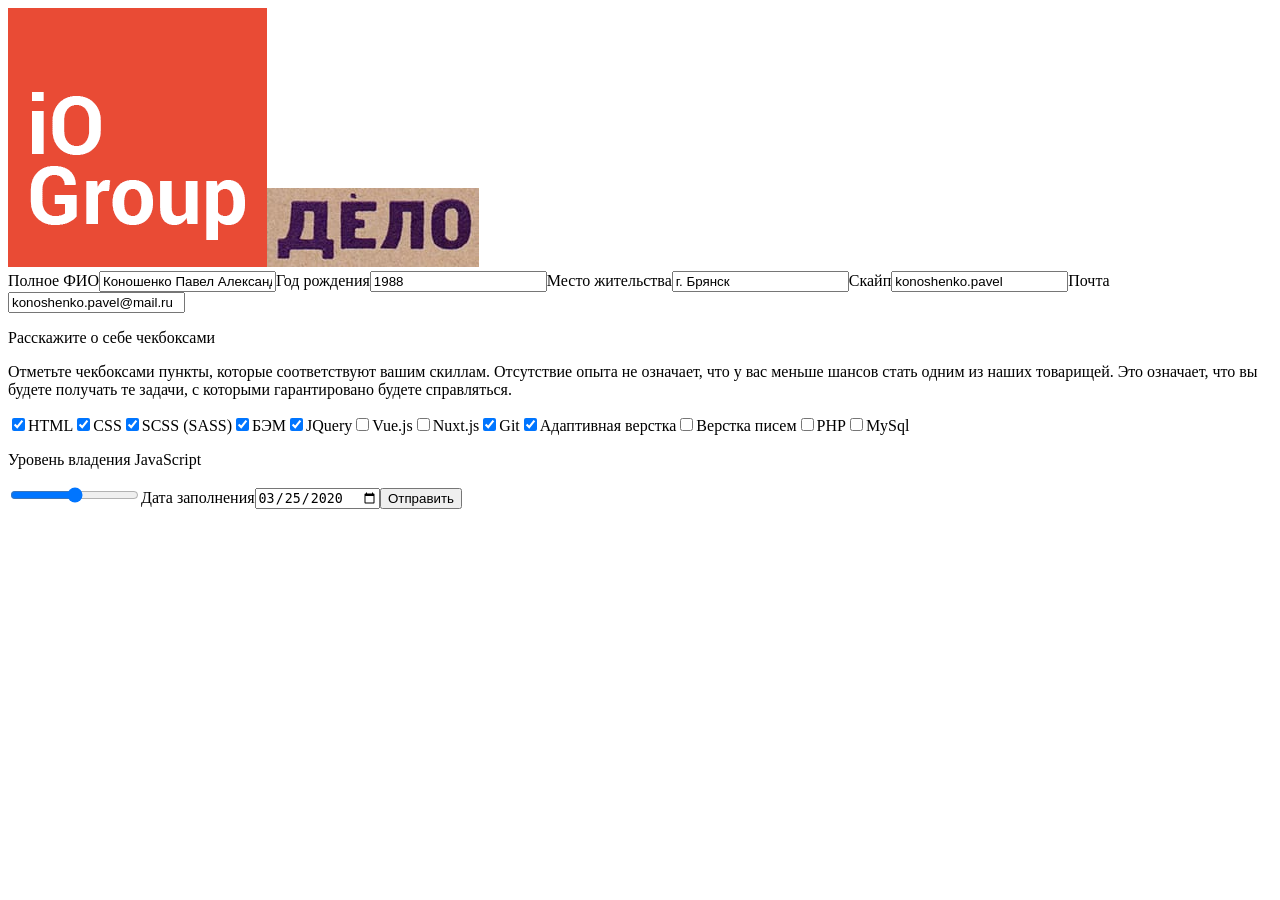
==== app/prod/index.html @ f8314267 "Clean HTML." ====
<!DOCTYPE html><html lang="ru"><head><meta charset="UTF-8"/><meta name="viewport" content="width=device-width, initial-scale=1, shrink-to-fit=no"/><meta http-equiv="X-UA-Compatible" content="ie=edge"/><link rel="shortcut icon" href="./favicon.ico"/><title>Сварочные технологии</title></head><body><a href="http://io-group.ru/" title="io-group.ru"><img class="case__logotype" src="./pages/_common/img/logotype.png" alt="iO-Group logotype"/></a><img class="case__heading" src="./pages/_common/img/case.jpg" alt="Case"/><form class="form" method="post" action="https://echo.htmlacademy.ru"><label class="form__label" for="fullName">Полное ФИО</label><input class="form__input" type="text" name="full-name" value="Коношенко Павел Александрович" required="required" id="fullName"/><label class="form__label" for="yearOfBirth">Год рождения</label><input class="form__input" type="text" name="year-of-birth" value="1988" required="required" id="yearOfBirth"/><label class="form__label" for="residence">Место жительства</label><input class="form__input" type="text" name="residence" value="г. Брянск" required="required" id="residence"/><label class="form__label" for="loginSkype">Скайп</label><input class="form__input" type="text" name="login-skype" value="konoshenko.pavel" required="required" id="loginSkype"/><label class="form__label" for="eMail">Почта</label><input class="form__input" type="text" name="e-mail" value="konoshenko.pavel@mail.ru" required="required" id="eMail"/><p class="checkbox__heading">Расскажите о себе чекбоксами  </p><p class="checkbox__description">Отметьте чекбоксами пункты, которые соответствуют вашим скиллам. 
Отсутствие опыта не означает, что у вас меньше шансов стать одним 
из наших товарищей. Это означает, что вы будете получать те задачи, 
с которыми гарантировано будете справляться.
</p><input type="checkbox" name="skills" value="HTML" checked="checked" id="HTML"/><label for="HTML">HTML</label><input type="checkbox" name="skills" value="CSS" checked="checked" id="CSS"/><label for="HTML">CSS</label><input type="checkbox" name="skills" value="SASS" checked="checked" id="SASS"/><label for="SASS">SCSS (SASS)</label><input type="checkbox" name="skills" value="BEM" checked="checked" id="BEM"/><label for="BEM">БЭМ</label><input type="checkbox" name="skills" value="JQuery" checked="checked" id="JQuery"/><label for="JQuery">JQuery</label><input type="checkbox" name="skills" value="VueJS" id="VueJS"/><label for="VueJS">Vue.js</label><input type="checkbox" name="skills" value="NuxtJS" id="NuxtJS"/><label for="NuxtJS">Nuxt.js</label><input type="checkbox" name="skills" value="Git" checked="checked" id="Git"/><label for="Git">Git</label><input type="checkbox" name="skills" value="adaptive" checked="checked" id="adaptive"/><label for="adaptive">Адаптивная верстка</label><input type="checkbox" name="skills" value="layoutPost" id="layoutPost"/><label for="layoutPost">Верстка писем</label><input type="checkbox" name="skills" value="PHP" id="PHP"/><label for="PHP">PHP</label><input type="checkbox" name="skills" value="MySql" id="MySql"/><label for="MySql">MySql</label><p class="slider__heading">Уровень владения JavaScript</p><input type="range"/><label class="form__label" for="dateOfCompletion">Дата заполнения</label><input class="form__input" type="date" name="date-of-completion" value="2020-03-25" required="required" id="dateOfCompletion"/><input type="submit" value="Отправить"/></form><script src="./assets/vendors/jquery/jquery-3.4.1.slim.min.js"></script><script src="./assets/vendors/bootstrap/js/bootstrap.min.js"></script><script src="./index.js"></script></body></html>
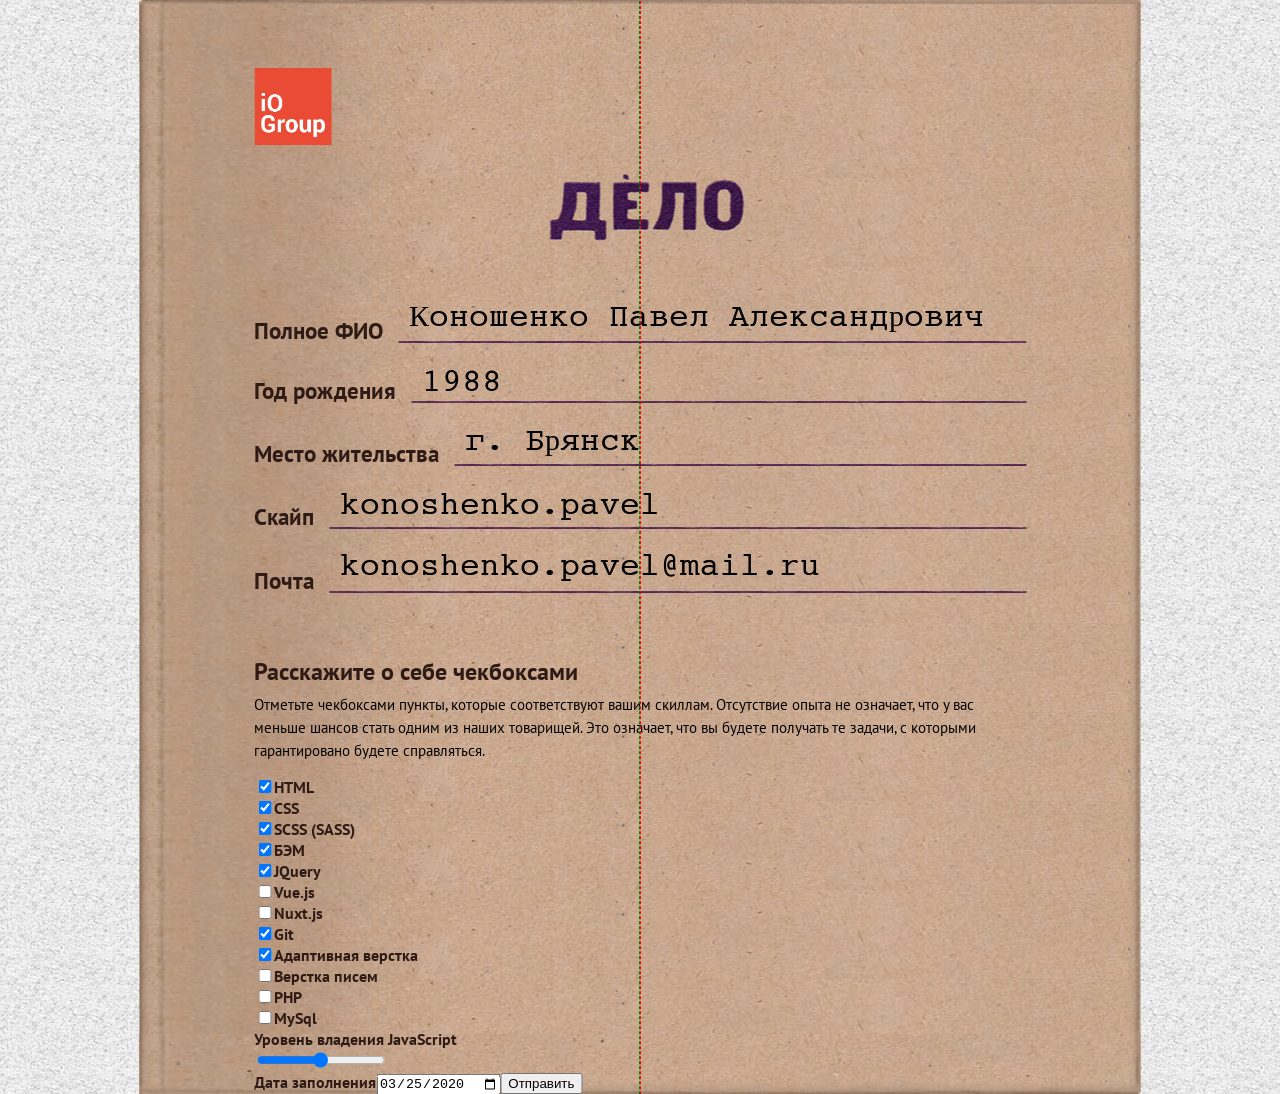
==== commit 0268c832: "Визуальное оформление." ====
--- a/app/prod/index.html
+++ b/app/prod/index.html
@@ -1,5 +1,5 @@
-<!DOCTYPE html><html lang="ru"><head><meta charset="UTF-8"/><meta name="viewport" content="width=device-width, initial-scale=1, shrink-to-fit=no"/><meta http-equiv="X-UA-Compatible" content="ie=edge"/><link rel="shortcut icon" href="./favicon.ico"/><title>Сварочные технологии</title></head><body><a href="http://io-group.ru/" title="io-group.ru"><img class="case__logotype" src="./pages/_common/img/logotype.png" alt="iO-Group logotype"/></a><img class="case__heading" src="./pages/_common/img/case.jpg" alt="Case"/><form class="form" method="post" action="https://echo.htmlacademy.ru"><label class="form__label" for="fullName">Полное ФИО</label><input class="form__input" type="text" name="full-name" value="Коношенко Павел Александрович" required="required" id="fullName"/><label class="form__label" for="yearOfBirth">Год рождения</label><input class="form__input" type="text" name="year-of-birth" value="1988" required="required" id="yearOfBirth"/><label class="form__label" for="residence">Место жительства</label><input class="form__input" type="text" name="residence" value="г. Брянск" required="required" id="residence"/><label class="form__label" for="loginSkype">Скайп</label><input class="form__input" type="text" name="login-skype" value="konoshenko.pavel" required="required" id="loginSkype"/><label class="form__label" for="eMail">Почта</label><input class="form__input" type="text" name="e-mail" value="konoshenko.pavel@mail.ru" required="required" id="eMail"/><p class="checkbox__heading">Расскажите о себе чекбоксами  </p><p class="checkbox__description">Отметьте чекбоксами пункты, которые соответствуют вашим скиллам. 
+<!DOCTYPE html><html lang="ru"><head><meta charset="UTF-8"/><meta name="viewport" content="width=device-width, initial-scale=1, shrink-to-fit=no"/><meta http-equiv="X-UA-Compatible" content="ie=edge"/><link rel="shortcut icon" href="./favicon.ico"/><link rel="stylesheet" href="./pages/-common/css/base-30a7913899.css"/><link rel="stylesheet" href="./pages/-common/css/theme-0ac1d63838.css"/><link rel="stylesheet" href="./pages/index/index-457615a203.css"/><title>Личное дело</title></head><body><div class="center-line-temporality"></div><div class="case"><div class="container"><a class="case-logotype" href="http://io-group.ru/" title="io-group.ru"><img class="case-logotype__img" src="./pages/-common/img/logotype.png" alt="iO-Group logotype"/></a><img class="case__heading" src="./pages/-common/img/case.png" alt="Case"/><form class="form" method="post" action="https://echo.htmlacademy.ru"><fieldset class="field-text"><div class="input-text full-name"><label class="label" for="fullName">Полное ФИО</label><input class="input" type="text" name="full-name" value="Коношенко Павел Александрович" required="required" id="fullName"/></div><div class="input-text year-of-birth"><label class="label" for="yearOfBirth">Год рождения</label><input class="input" type="text" name="year-of-birth" value="1988" required="required" id="yearOfBirth"/></div><div class="input-text residence"><label class="label" for="residence">Место жительства</label><input class="input" type="text" name="residence" value="г. Брянск" required="required" id="residence"/></div><div class="input-text skype"><label class="label" for="loginSkype">Скайп</label><input class="input" type="text" name="login-skype" value="konoshenko.pavel" required="required" id="loginSkype"/></div><div class="input-text e-mail"><label class="label" for="eMail">Почта</label><input class="input" type="text" name="e-mail" value="konoshenko.pavel@mail.ru" required="required" id="eMail"/></div></fieldset><fieldset class="field-checkbox"><p class="form__heading">Расскажите о себе чекбоксами  </p><p class="form__description">Отметьте чекбоксами пункты, которые соответствуют вашим скиллам. 
 Отсутствие опыта не означает, что у вас меньше шансов стать одним 
 из наших товарищей. Это означает, что вы будете получать те задачи, 
 с которыми гарантировано будете справляться.
-</p><input type="checkbox" name="skills" value="HTML" checked="checked" id="HTML"/><label for="HTML">HTML</label><input type="checkbox" name="skills" value="CSS" checked="checked" id="CSS"/><label for="HTML">CSS</label><input type="checkbox" name="skills" value="SASS" checked="checked" id="SASS"/><label for="SASS">SCSS (SASS)</label><input type="checkbox" name="skills" value="BEM" checked="checked" id="BEM"/><label for="BEM">БЭМ</label><input type="checkbox" name="skills" value="JQuery" checked="checked" id="JQuery"/><label for="JQuery">JQuery</label><input type="checkbox" name="skills" value="VueJS" id="VueJS"/><label for="VueJS">Vue.js</label><input type="checkbox" name="skills" value="NuxtJS" id="NuxtJS"/><label for="NuxtJS">Nuxt.js</label><input type="checkbox" name="skills" value="Git" checked="checked" id="Git"/><label for="Git">Git</label><input type="checkbox" name="skills" value="adaptive" checked="checked" id="adaptive"/><label for="adaptive">Адаптивная верстка</label><input type="checkbox" name="skills" value="layoutPost" id="layoutPost"/><label for="layoutPost">Верстка писем</label><input type="checkbox" name="skills" value="PHP" id="PHP"/><label for="PHP">PHP</label><input type="checkbox" name="skills" value="MySql" id="MySql"/><label for="MySql">MySql</label><p class="slider__heading">Уровень владения JavaScript</p><input type="range"/><label class="form__label" for="dateOfCompletion">Дата заполнения</label><input class="form__input" type="date" name="date-of-completion" value="2020-03-25" required="required" id="dateOfCompletion"/><input type="submit" value="Отправить"/></form><script src="./assets/vendors/jquery/jquery-3.4.1.slim.min.js"></script><script src="./assets/vendors/bootstrap/js/bootstrap.min.js"></script><script src="./index.js"></script></body></html>+</p><div class="input-checkbox"><input class="input" type="checkbox" name="skills" value="HTML" checked="checked" id="HTML"/><label class="label" for="HTML">HTML</label></div><div class="input-checkbox"><input class="input" type="checkbox" name="skills" value="CSS" checked="checked" id="CSS"/><label class="label" for="HTML">CSS</label></div><div class="input-checkbox"><input class="input" type="checkbox" name="skills" value="SASS" checked="checked" id="SASS"/><label class="label" for="SASS">SCSS (SASS)</label></div><div class="input-checkbox"><input class="input" type="checkbox" name="skills" value="BEM" checked="checked" id="BEM"/><label class="label" for="BEM">БЭМ</label></div><div class="input-checkbox"><input class="input" type="checkbox" name="skills" value="JQuery" checked="checked" id="JQuery"/><label class="label" for="JQuery">JQuery</label></div><div class="input-checkbox"><input class="input" type="checkbox" name="skills" value="VueJS" id="VueJS"/><label class="label" for="VueJS">Vue.js</label></div><div class="input-checkbox"><input class="input" type="checkbox" name="skills" value="NuxtJS" id="NuxtJS"/><label class="label" for="NuxtJS">Nuxt.js</label></div><div class="input-checkbox"><input class="input" type="checkbox" name="skills" value="Git" checked="checked" id="Git"/><label class="label" for="Git">Git</label></div><div class="input-checkbox"> <input class="input" type="checkbox" name="skills" value="adaptive" checked="checked" id="adaptive"/><label class="label" for="adaptive">Адаптивная верстка</label></div><div class="input-checkbox"> <input class="input" type="checkbox" name="skills" value="layoutPost" id="layoutPost"/><label class="label" for="layoutPost">Верстка писем</label></div><div class="input-checkbox"><input class="input" type="checkbox" name="skills" value="PHP" id="PHP"/><label class="label" for="PHP">PHP</label></div><div class="input-checkbox"><input class="input" type="checkbox" name="skills" value="MySql" id="MySql"/><label class="label" for="MySql">MySql</label></div></fieldset><div class="field-slider"><p class="form__heading">Уровень владения JavaScript</p><input type="range"/></div><fieldset class="field-date"></fieldset><label class="form__label" for="dateOfCompletion">Дата заполнения</label><input class="form__input" type="date" name="date-of-completion" value="2020-03-25" required="required" id="dateOfCompletion"/><input type="submit" value="Отправить"/></form></div></div></body></html>
--- a/app/prod/pages/-common/css/base-30a7913899.css
+++ b/app/prod/pages/-common/css/base-30a7913899.css
@@ -0,0 +1 @@
+body,fieldset,li,p,ul{margin:0;padding:0}@font-face{font-family:'PT Sans';src:local("PT Sans"),local("PT Sans Regular"),url(../../../assets/fonts/ptsans-regular.eot?#iefix) format("embedded-opentype"),url(../../../assets/fonts/ptsans-regular.woff2) format("woff2"),url(../../../assets/fonts/ptsans-regular.woff) format("woff"),url(../../../assets/fonts/ptsans-regular.ttf) format("truetype"),url(../../../assets/fonts/ptsans-regular.svg#pt_sansregular) format("svg");font-weight:400;font-style:normal}@font-face{font-family:'PT Sans';src:local("PT Sans"),local("PT Sans Bold"),url(../../../assets/fonts/ptsans-bold.eot?#iefix) format("embedded-opentype"),url(../../../assets/fonts/ptsans-bold.woff2) format("woff2"),url(../../../assets/fonts/ptsans-bold.woff) format("woff"),url(../../../assets/fonts/ptsans-bold.ttf) format("truetype"),url(../../../assets/fonts/ptsans-bold.svg#pt_sansbold) format("svg");font-weight:700;font-style:normal}@font-face{font-family:'Courier New';src:local("Courier New"),local("Courier New Regular"),url(../../../assets/fonts/courier-new.eot?#iefix) format("embedded-opentype"),url(../../../assets/fonts/courier-new.woff2) format("woff2"),url(../../../assets/fonts/courier-new.woff) format("woff"),url(../../../assets/fonts/courier-new.ttf) format("truetype"),url(../../../assets/fonts/courier-new.svg#courier_newregular) format("svg");font-weight:700;font-style:normal}.center-line-temporality{position:fixed;z-index:2000;left:50%;top:0;-webkit-transform:translate(-50%,-50%);-ms-transform:translate(-50%,-50%);transform:translate(-50%,-50%);width:0;height:600vw;border-left:1px dashed green;border-right:1px dashed red}body{-webkit-font-smoothing:antialiased;-moz-osx-font-smoothing:grayscale;min-height:100vh;width:100vw;overflow-x:hidden}*,:after,:before{-webkit-box-sizing:border-box;box-sizing:border-box}h1,h2,h3,h4,h5,h6{margin:0}li,ul{list-style:none}fieldset{border:none}img{max-width:100%;height:auto}.container{position:relative;max-width:772px;margin:0 auto}
--- a/app/prod/pages/-common/css/theme-0ac1d63838.css
+++ b/app/prod/pages/-common/css/theme-0ac1d63838.css
@@ -0,0 +1 @@
+.case-logotype-link .case-logotype__img{opacity:.9}.form__heading,label{font-family:'PT Sans',sans-serif;font-weight:700;color:#2f1b15}.form__description{font-family:'PT Sans',sans-serif;font-weight:400}.input{font-family:'Courier New',serif}.field-text .label{font-size:22.5px;color:#2f1b15}.field-text .input{font-size:30px}.field-checkbox .form__heading{font-size:24px}.field-checkbox .form__description{font-size:14.88px;line-height:1.55}body{background:url(../img/pattern_bg.jpg)}
--- a/app/prod/pages/index/index-457615a203.css
+++ b/app/prod/pages/index/index-457615a203.css
@@ -0,0 +1 @@
+.container{margin-top:20px;padding-top:48px;overflow:hidden}.case-logotype{margin-bottom:24px;display:block;width:77px;height:77px}.case__heading{display:block;margin:0 auto 52px;padding-left:10px}.form__heading,label{white-space:nowrap}.field-text{margin-bottom:72px}.field-text .input-text .label{margin-right:15px}.field-text .input-text .input{padding:0 0 0 11px}.field-text .input-text.full-name{margin-bottom:32px}.field-text .input-text.e-mail .label,.field-text .input-text.full-name .label{position:relative;top:16px}.field-text .input-text.year-of-birth{margin-bottom:24px}.field-text .input-text.year-of-birth .label{position:relative;top:10px}.field-text .input-text.residence{margin-bottom:31px}.field-text .input-text.residence .label{position:relative;top:15px}.field-text .input-text.skype{margin-bottom:27px}.field-text .input-text.skype .label{position:relative;top:13px}.field-checkbox .form__heading{margin-bottom:6px}.field-checkbox .form__description{margin-bottom:15px}.input-text{display:-webkit-box;display:-webkit-flex;display:-ms-flexbox;display:flex;-webkit-box-pack:justify;-webkit-justify-content:space-between;-ms-flex-pack:justify;justify-content:space-between}.input-text .label::after{content:"";position:absolute;top:24px;right:-15px;-webkit-transform:translate(100%);-ms-transform:translate(100%);transform:translate(100%);height:3px;width:700px;background:url(../-common/img/pattern-line.png) repeat-x}.input-text .input{-webkit-box-flex:1;-webkit-flex-grow:1;-ms-flex-positive:1;flex-grow:1;border:none;background:0 0}.case{position:absolute;left:50%;-webkit-transform:translate(-50%);-ms-transform:translate(-50%);transform:translate(-50%);width:100%;max-width:1001px;background:url(../-common/img/pattern-middle.jpg) repeat-y;background-size:100%}.case::before{content:"";position:absolute;z-index:-1;left:0;right:0;top:0;height:61px;background:url(../-common/img/pattern-top.jpg) top no-repeat;background-size:100%}.case::after{content:"";position:absolute;z-index:-1;left:0;right:0;bottom:0;height:61px;background:url(../-common/img/pattern-bottom.jpg) bottom no-repeat;background-size:100%}
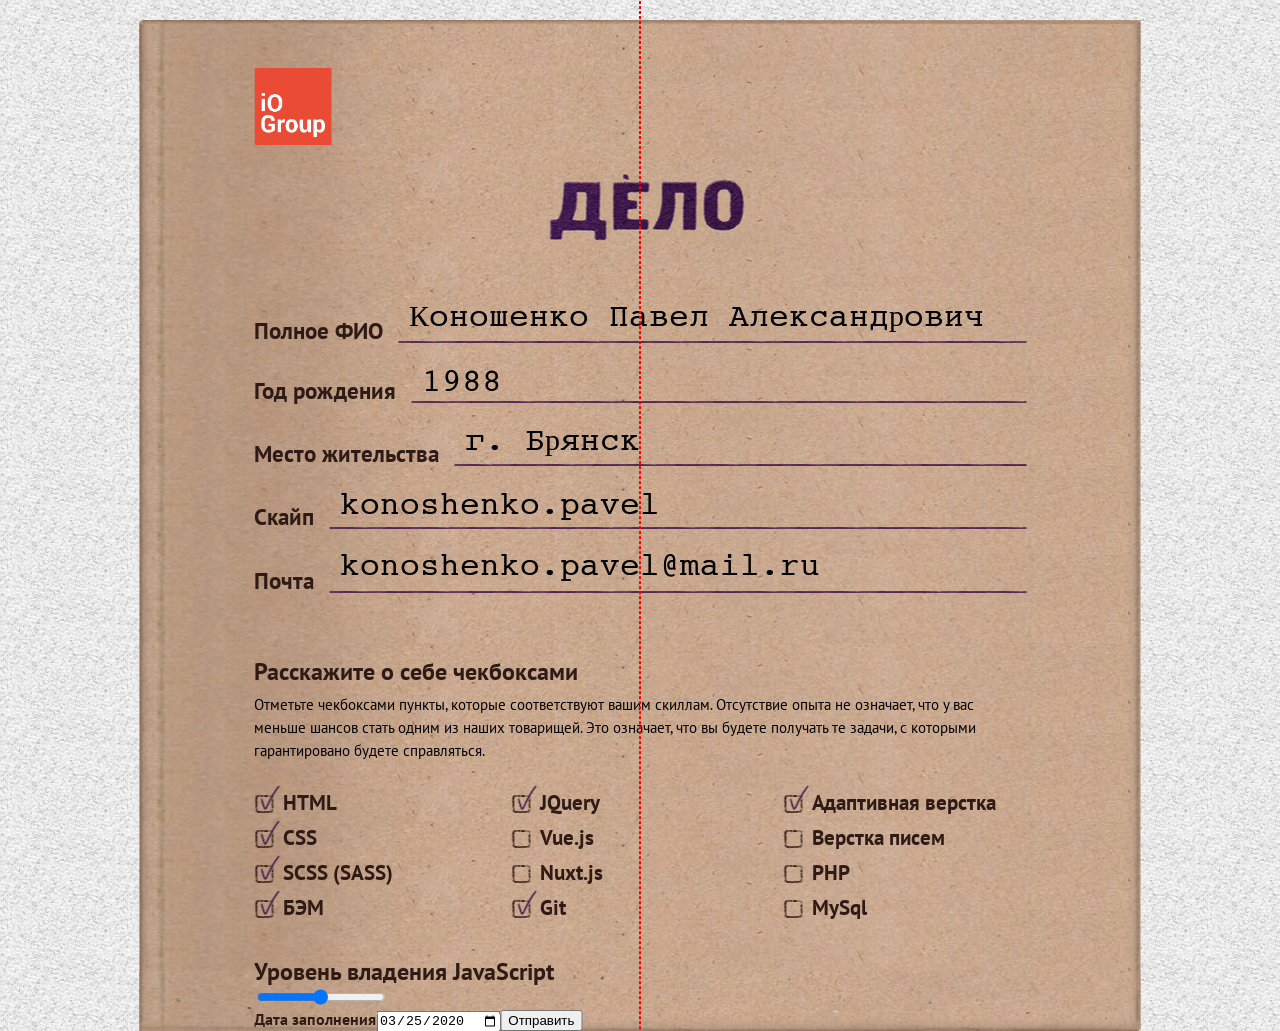
==== commit 40011320: "Стилизация чекбоксов." ====
--- a/app/prod/index.html
+++ b/app/prod/index.html
@@ -1,5 +1,5 @@
-<!DOCTYPE html><html lang="ru"><head><meta charset="UTF-8"/><meta name="viewport" content="width=device-width, initial-scale=1, shrink-to-fit=no"/><meta http-equiv="X-UA-Compatible" content="ie=edge"/><link rel="shortcut icon" href="./favicon.ico"/><link rel="stylesheet" href="./pages/-common/css/base-30a7913899.css"/><link rel="stylesheet" href="./pages/-common/css/theme-0ac1d63838.css"/><link rel="stylesheet" href="./pages/index/index-457615a203.css"/><title>Личное дело</title></head><body><div class="center-line-temporality"></div><div class="case"><div class="container"><a class="case-logotype" href="http://io-group.ru/" title="io-group.ru"><img class="case-logotype__img" src="./pages/-common/img/logotype.png" alt="iO-Group logotype"/></a><img class="case__heading" src="./pages/-common/img/case.png" alt="Case"/><form class="form" method="post" action="https://echo.htmlacademy.ru"><fieldset class="field-text"><div class="input-text full-name"><label class="label" for="fullName">Полное ФИО</label><input class="input" type="text" name="full-name" value="Коношенко Павел Александрович" required="required" id="fullName"/></div><div class="input-text year-of-birth"><label class="label" for="yearOfBirth">Год рождения</label><input class="input" type="text" name="year-of-birth" value="1988" required="required" id="yearOfBirth"/></div><div class="input-text residence"><label class="label" for="residence">Место жительства</label><input class="input" type="text" name="residence" value="г. Брянск" required="required" id="residence"/></div><div class="input-text skype"><label class="label" for="loginSkype">Скайп</label><input class="input" type="text" name="login-skype" value="konoshenko.pavel" required="required" id="loginSkype"/></div><div class="input-text e-mail"><label class="label" for="eMail">Почта</label><input class="input" type="text" name="e-mail" value="konoshenko.pavel@mail.ru" required="required" id="eMail"/></div></fieldset><fieldset class="field-checkbox"><p class="form__heading">Расскажите о себе чекбоксами  </p><p class="form__description">Отметьте чекбоксами пункты, которые соответствуют вашим скиллам. 
+<!DOCTYPE html><html lang="ru"><head><meta charset="UTF-8"/><meta name="viewport" content="width=device-width, initial-scale=1, shrink-to-fit=no"/><meta http-equiv="X-UA-Compatible" content="ie=edge"/><link rel="shortcut icon" href="./favicon.ico"/><link rel="stylesheet" href="./pages/-common/css/base-30a7913899.css"/><link rel="stylesheet" href="./pages/-common/css/theme-4bac98e857.css"/><link rel="stylesheet" href="./pages/index/index-c18bd4f110.css"/><title>Личное дело</title></head><body><div class="center-line-temporality"></div><div class="case"><div class="container"><a class="case-logotype" href="http://io-group.ru/" title="io-group.ru"><img class="case-logotype__img" src="./pages/-common/img/logotype.png" alt="iO-Group logotype"/></a><img class="case__heading" src="./pages/-common/img/case.png" alt="Case"/><form class="form" method="post" action="https://echo.htmlacademy.ru"><fieldset class="field-text"><div class="input-text full-name"><label class="label" for="fullName">Полное ФИО</label><input class="input" type="text" name="full-name" value="Коношенко Павел Александрович" required="required" id="fullName"/></div><div class="input-text year-of-birth"><label class="label" for="yearOfBirth">Год рождения</label><input class="input" type="text" name="year-of-birth" value="1988" required="required" id="yearOfBirth"/></div><div class="input-text residence"><label class="label" for="residence">Место жительства</label><input class="input" type="text" name="residence" value="г. Брянск" required="required" id="residence"/></div><div class="input-text skype"><label class="label" for="loginSkype">Скайп</label><input class="input" type="text" name="login-skype" value="konoshenko.pavel" required="required" id="loginSkype"/></div><div class="input-text e-mail"><label class="label" for="eMail">Почта</label><input class="input" type="text" name="e-mail" value="konoshenko.pavel@mail.ru" required="required" id="eMail"/></div></fieldset><fieldset class="field-checkbox"><p class="form__heading">Расскажите о себе чекбоксами  </p><p class="form__description">Отметьте чекбоксами пункты, которые соответствуют вашим скиллам. 
 Отсутствие опыта не означает, что у вас меньше шансов стать одним 
 из наших товарищей. Это означает, что вы будете получать те задачи, 
 с которыми гарантировано будете справляться.
-</p><div class="input-checkbox"><input class="input" type="checkbox" name="skills" value="HTML" checked="checked" id="HTML"/><label class="label" for="HTML">HTML</label></div><div class="input-checkbox"><input class="input" type="checkbox" name="skills" value="CSS" checked="checked" id="CSS"/><label class="label" for="HTML">CSS</label></div><div class="input-checkbox"><input class="input" type="checkbox" name="skills" value="SASS" checked="checked" id="SASS"/><label class="label" for="SASS">SCSS (SASS)</label></div><div class="input-checkbox"><input class="input" type="checkbox" name="skills" value="BEM" checked="checked" id="BEM"/><label class="label" for="BEM">БЭМ</label></div><div class="input-checkbox"><input class="input" type="checkbox" name="skills" value="JQuery" checked="checked" id="JQuery"/><label class="label" for="JQuery">JQuery</label></div><div class="input-checkbox"><input class="input" type="checkbox" name="skills" value="VueJS" id="VueJS"/><label class="label" for="VueJS">Vue.js</label></div><div class="input-checkbox"><input class="input" type="checkbox" name="skills" value="NuxtJS" id="NuxtJS"/><label class="label" for="NuxtJS">Nuxt.js</label></div><div class="input-checkbox"><input class="input" type="checkbox" name="skills" value="Git" checked="checked" id="Git"/><label class="label" for="Git">Git</label></div><div class="input-checkbox"> <input class="input" type="checkbox" name="skills" value="adaptive" checked="checked" id="adaptive"/><label class="label" for="adaptive">Адаптивная верстка</label></div><div class="input-checkbox"> <input class="input" type="checkbox" name="skills" value="layoutPost" id="layoutPost"/><label class="label" for="layoutPost">Верстка писем</label></div><div class="input-checkbox"><input class="input" type="checkbox" name="skills" value="PHP" id="PHP"/><label class="label" for="PHP">PHP</label></div><div class="input-checkbox"><input class="input" type="checkbox" name="skills" value="MySql" id="MySql"/><label class="label" for="MySql">MySql</label></div></fieldset><div class="field-slider"><p class="form__heading">Уровень владения JavaScript</p><input type="range"/></div><fieldset class="field-date"></fieldset><label class="form__label" for="dateOfCompletion">Дата заполнения</label><input class="form__input" type="date" name="date-of-completion" value="2020-03-25" required="required" id="dateOfCompletion"/><input type="submit" value="Отправить"/></form></div></div></body></html>+</p><div class="checkbox-wrapper"><div class="checkbox-group-1"><div class="input-checkbox"><input class="input" type="checkbox" name="skills" value="HTML" checked="checked" id="HTML"/><label class="label" for="HTML">HTML</label></div><div class="input-checkbox"><input class="input" type="checkbox" name="skills" value="CSS" checked="checked" id="CSS"/><label class="label" for="HTML">CSS</label></div><div class="input-checkbox"><input class="input" type="checkbox" name="skills" value="SASS" checked="checked" id="SASS"/><label class="label" for="SASS">SCSS (SASS)</label></div><div class="input-checkbox"><input class="input" type="checkbox" name="skills" value="BEM" checked="checked" id="BEM"/><label class="label" for="BEM">БЭМ</label></div></div><div class="checkbox-group-2"><div class="input-checkbox"><input class="input" type="checkbox" name="skills" value="JQuery" checked="checked" id="JQuery"/><label class="label" for="JQuery">JQuery</label></div><div class="input-checkbox"><input class="input" type="checkbox" name="skills" value="VueJS" id="VueJS"/><label class="label" for="VueJS">Vue.js</label></div><div class="input-checkbox"><input class="input" type="checkbox" name="skills" value="NuxtJS" id="NuxtJS"/><label class="label" for="NuxtJS">Nuxt.js</label></div><div class="input-checkbox"><input class="input" type="checkbox" name="skills" value="Git" checked="checked" id="Git"/><label class="label" for="Git">Git</label></div></div><div class="checkbox-group-3"><div class="input-checkbox"> <input class="input" type="checkbox" name="skills" value="adaptive" checked="checked" id="adaptive"/><label class="label" for="adaptive">Адаптивная верстка</label></div><div class="input-checkbox"> <input class="input" type="checkbox" name="skills" value="layoutPost" id="layoutPost"/><label class="label" for="layoutPost">Верстка писем</label></div><div class="input-checkbox"><input class="input" type="checkbox" name="skills" value="PHP" id="PHP"/><label class="label" for="PHP">PHP</label></div><div class="input-checkbox"><input class="input" type="checkbox" name="skills" value="MySql" id="MySql"/><label class="label" for="MySql">MySql</label></div></div></div></fieldset><div class="field-slider"><p class="form__heading">Уровень владения JavaScript</p><input type="range"/></div><fieldset class="field-date"></fieldset><label class="form__label" for="dateOfCompletion">Дата заполнения</label><input class="form__input" type="date" name="date-of-completion" value="2020-03-25" required="required" id="dateOfCompletion"/><input type="submit" value="Отправить"/></form></div></div></body></html>
--- a/app/prod/pages/-common/css/theme-4bac98e857.css
+++ b/app/prod/pages/-common/css/theme-4bac98e857.css
@@ -0,0 +1 @@
+.case-logotype-link .case-logotype__img{opacity:.9}.form__heading,label{font-family:'PT Sans',sans-serif;font-weight:700;color:#2f1b15}.form__description{font-family:'PT Sans',sans-serif;font-weight:400}.input{font-family:'Courier New',serif}.field-text .label{font-size:22.5px;color:#2f1b15}.field-text .input{font-size:30px}.field-checkbox .form__heading,.field-slider .form__heading{font-size:24px}.field-checkbox .form__description{font-size:14.88px;line-height:1.55}.field-checkbox .input-checkbox .label{font-size:21px}body{background:url(../img/pattern_bg.jpg)}.case{background:url(../img/pattern-middle.jpg) repeat-y;background-size:100%}.case::before{content:"";position:absolute;z-index:-1;left:0;right:0;top:0;height:61px;background:url(../img/pattern-top.jpg) top no-repeat;background-size:100%}.case::after{content:"";position:absolute;z-index:-1;left:0;right:0;bottom:0;height:61px;background:url(../img/pattern-bottom.jpg) bottom no-repeat;background-size:100%}
--- a/app/prod/pages/index/index-c18bd4f110.css
+++ b/app/prod/pages/index/index-c18bd4f110.css
@@ -0,0 +1 @@
+.case{position:absolute;left:50%;-webkit-transform:translate(-50%);-ms-transform:translate(-50%);transform:translate(-50%);width:100%;max-width:1001px;margin:20px 0;padding:0 40px}.container{padding-top:48px;overflow:hidden}.case-logotype{margin-bottom:24px;display:block;width:77px;height:77px}.case__heading{display:block;margin:0 auto 52px;padding-left:10px}.field-checkbox .checkbox-wrapper,.input-text{display:-webkit-box;display:-webkit-flex;display:-ms-flexbox}.form__heading,label{white-space:nowrap}.field-text{margin-bottom:72px}.field-text .input-text .label{margin-right:15px}.field-text .input-text .input{padding:0 0 0 11px}.field-text .input-text.full-name{margin-bottom:32px}.field-text .input-text.e-mail .label,.field-text .input-text.full-name .label{position:relative;top:16px}.field-text .input-text.year-of-birth{margin-bottom:24px}.field-text .input-text.year-of-birth .label{position:relative;top:10px}.field-text .input-text.residence{margin-bottom:31px}.field-text .input-text.residence .label{position:relative;top:15px}.field-checkbox,.field-checkbox .form__description,.field-text .input-text.skype{margin-bottom:27px}.field-text .input-text.skype .label{position:relative;top:13px}.field-checkbox .form__heading{margin-bottom:6px}.field-checkbox .checkbox-wrapper{display:flex;-webkit-box-pack:justify;-webkit-justify-content:space-between;-ms-flex-pack:justify;justify-content:space-between;max-width:757px}.field-checkbox .checkbox-wrapper .checkbox-group-1{-webkit-box-flex:1;-webkit-flex-grow:1;-ms-flex-positive:1;flex-grow:1}.field-checkbox .checkbox-wrapper .checkbox-group-2{-webkit-box-flex:1.6;-webkit-flex-grow:1.6;-ms-flex-positive:1.6;flex-grow:1.6}.field-checkbox .checkbox-wrapper .input-checkbox{margin-bottom:8px;margin-right:15px}.input-text{display:flex;-webkit-box-pack:justify;-webkit-justify-content:space-between;-ms-flex-pack:justify;justify-content:space-between}.input-text .label{cursor:pointer}.input-text .label::after{content:"";position:absolute;top:24px;right:-15px;-webkit-transform:translate(100%);-ms-transform:translate(100%);transform:translate(100%);height:3px;width:700px;background:url(../-common/img/pattern-line.png) repeat-x}.input-text .input{-webkit-box-flex:1;-webkit-flex-grow:1;-ms-flex-positive:1;flex-grow:1;border:none;background:0 0}.input-checkbox .input{position:absolute;left:-9999px}.input-checkbox .input:checked+.label::after{content:""}.input-checkbox .label{position:relative;cursor:pointer}.input-checkbox .label::before{content:"";position:relative;top:3px;display:inline-block;margin-right:10px;width:19px;height:18px;background:url(../-common/img/checkbox-box.png) center center no-repeat}.input-checkbox .label::after{position:absolute;top:-4px;left:4px;display:inline-block;width:21px;height:27px;background:url(../-common/img/checkbox-check.png) center center no-repeat}
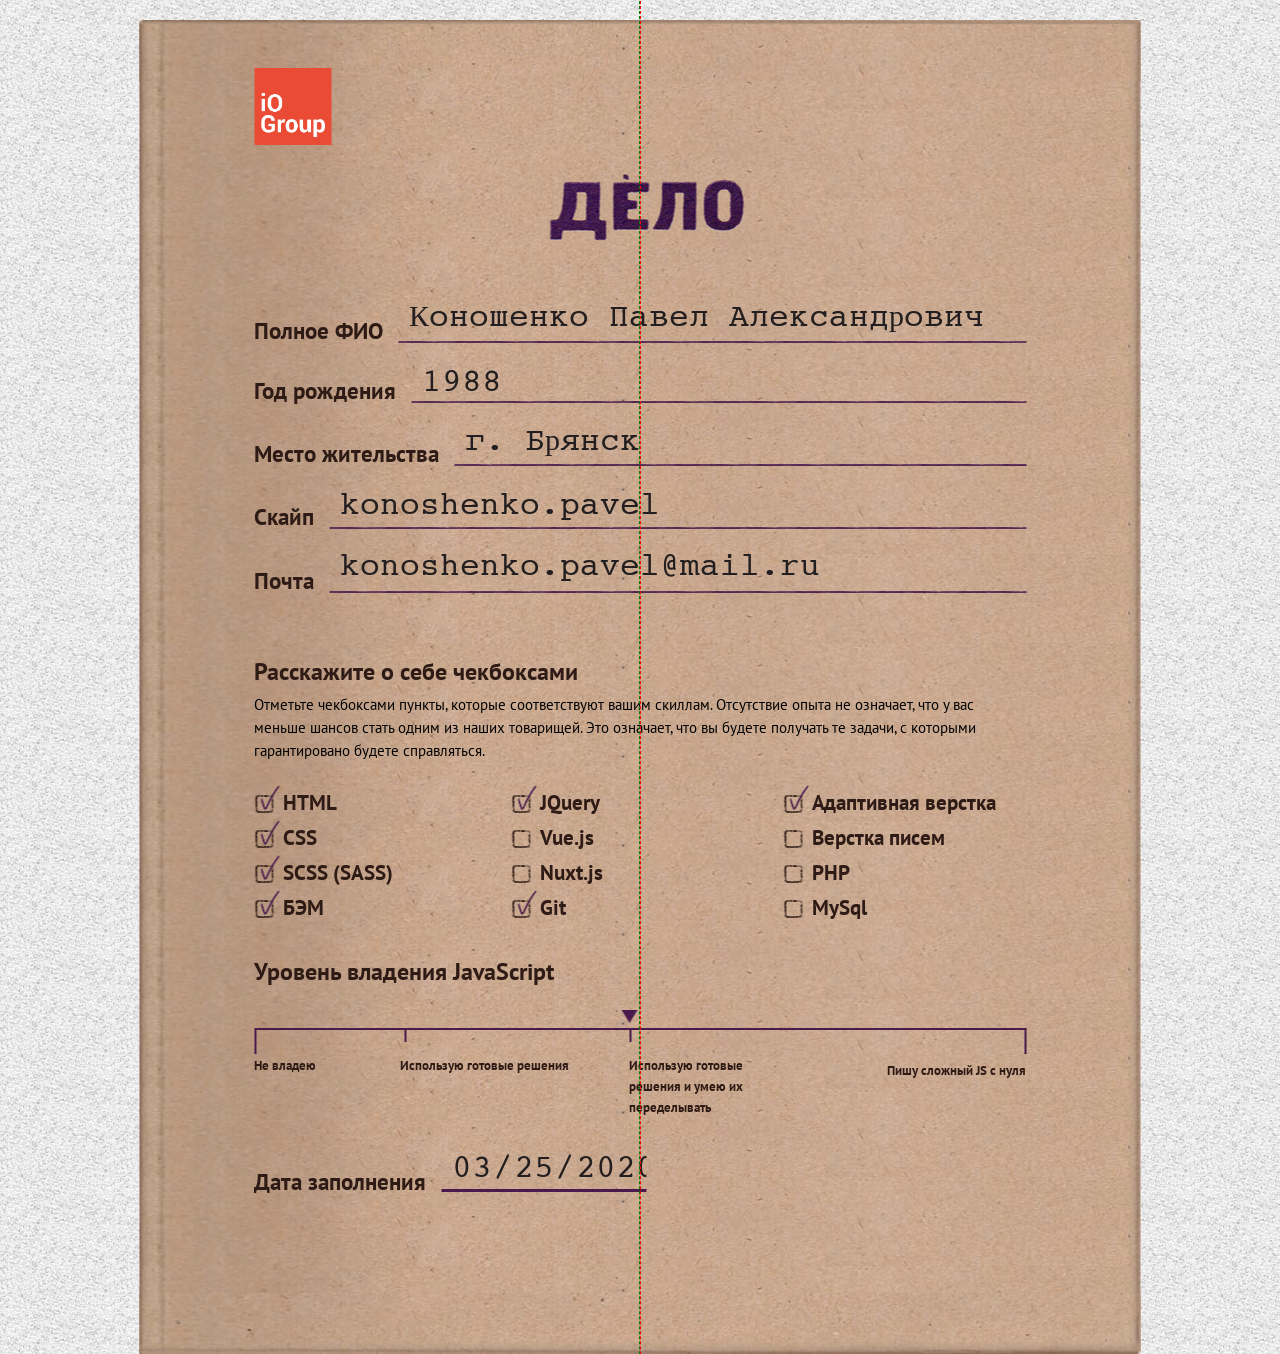
==== commit 673545cb: "Range slider. PixelPerfect." ====
--- a/app/prod/index.html
+++ b/app/prod/index.html
@@ -1,5 +1,9 @@
-<!DOCTYPE html><html lang="ru"><head><meta charset="UTF-8"/><meta name="viewport" content="width=device-width, initial-scale=1, shrink-to-fit=no"/><meta http-equiv="X-UA-Compatible" content="ie=edge"/><link rel="shortcut icon" href="./favicon.ico"/><link rel="stylesheet" href="./pages/-common/css/base-30a7913899.css"/><link rel="stylesheet" href="./pages/-common/css/theme-4bac98e857.css"/><link rel="stylesheet" href="./pages/index/index-c18bd4f110.css"/><title>Личное дело</title></head><body><div class="center-line-temporality"></div><div class="case"><div class="container"><a class="case-logotype" href="http://io-group.ru/" title="io-group.ru"><img class="case-logotype__img" src="./pages/-common/img/logotype.png" alt="iO-Group logotype"/></a><img class="case__heading" src="./pages/-common/img/case.png" alt="Case"/><form class="form" method="post" action="https://echo.htmlacademy.ru"><fieldset class="field-text"><div class="input-text full-name"><label class="label" for="fullName">Полное ФИО</label><input class="input" type="text" name="full-name" value="Коношенко Павел Александрович" required="required" id="fullName"/></div><div class="input-text year-of-birth"><label class="label" for="yearOfBirth">Год рождения</label><input class="input" type="text" name="year-of-birth" value="1988" required="required" id="yearOfBirth"/></div><div class="input-text residence"><label class="label" for="residence">Место жительства</label><input class="input" type="text" name="residence" value="г. Брянск" required="required" id="residence"/></div><div class="input-text skype"><label class="label" for="loginSkype">Скайп</label><input class="input" type="text" name="login-skype" value="konoshenko.pavel" required="required" id="loginSkype"/></div><div class="input-text e-mail"><label class="label" for="eMail">Почта</label><input class="input" type="text" name="e-mail" value="konoshenko.pavel@mail.ru" required="required" id="eMail"/></div></fieldset><fieldset class="field-checkbox"><p class="form__heading">Расскажите о себе чекбоксами  </p><p class="form__description">Отметьте чекбоксами пункты, которые соответствуют вашим скиллам. 
+<!DOCTYPE html><html lang="ru"><head><meta charset="UTF-8"/><meta name="viewport" content="width=device-width, initial-scale=1, shrink-to-fit=no"/><meta http-equiv="X-UA-Compatible" content="ie=edge"/><link rel="shortcut icon" href="./favicon.ico"/><link rel="stylesheet" href="./assets/vendors/noUiSlider/css/nouislider.css"/><link rel="stylesheet" href="./pages/-common/css/base-30a7913899.css"/><link rel="stylesheet" href="./pages/-common/css/theme-be3fe07876.css"/><link rel="stylesheet" href="./pages/index/index-10c7dc0722.css"/><title>Личное дело</title></head><body><div class="center-line-temporality"></div><div class="case"><div class="container"><a class="case-logotype" href="http://io-group.ru/" title="io-group.ru"><img class="case-logotype__img" src="./pages/-common/img/logotype.png" alt="iO-Group logotype"/></a><img class="case__heading" src="./pages/-common/img/case.png" alt="Case"/><form class="form" method="post" action="https://echo.htmlacademy.ru"><fieldset class="field-text"><div class="input-text full-name"><label class="label" for="fullName">Полное ФИО</label><input class="input" type="text" name="full-name" value="Коношенко Павел Александрович" required="required" id="fullName"/></div><div class="input-text year-of-birth"><label class="label" for="yearOfBirth">Год рождения</label><input class="input" type="text" name="year-of-birth" value="1988" required="required" id="yearOfBirth"/></div><div class="input-text residence"><label class="label" for="residence">Место жительства</label><input class="input" type="text" name="residence" value="г. Брянск" required="required" id="residence"/></div><div class="input-text skype"><label class="label" for="loginSkype">Скайп</label><input class="input" type="text" name="login-skype" value="konoshenko.pavel" required="required" id="loginSkype"/></div><div class="input-text e-mail"><label class="label" for="eMail">Почта</label><input class="input" type="text" name="e-mail" value="konoshenko.pavel@mail.ru" required="required" id="eMail"/></div></fieldset><fieldset class="field-checkbox"><p class="form__heading">Расскажите о себе чекбоксами  </p><p class="form__description">Отметьте чекбоксами пункты, которые соответствуют вашим скиллам. 
 Отсутствие опыта не означает, что у вас меньше шансов стать одним 
 из наших товарищей. Это означает, что вы будете получать те задачи, 
 с которыми гарантировано будете справляться.
-</p><div class="checkbox-wrapper"><div class="checkbox-group-1"><div class="input-checkbox"><input class="input" type="checkbox" name="skills" value="HTML" checked="checked" id="HTML"/><label class="label" for="HTML">HTML</label></div><div class="input-checkbox"><input class="input" type="checkbox" name="skills" value="CSS" checked="checked" id="CSS"/><label class="label" for="HTML">CSS</label></div><div class="input-checkbox"><input class="input" type="checkbox" name="skills" value="SASS" checked="checked" id="SASS"/><label class="label" for="SASS">SCSS (SASS)</label></div><div class="input-checkbox"><input class="input" type="checkbox" name="skills" value="BEM" checked="checked" id="BEM"/><label class="label" for="BEM">БЭМ</label></div></div><div class="checkbox-group-2"><div class="input-checkbox"><input class="input" type="checkbox" name="skills" value="JQuery" checked="checked" id="JQuery"/><label class="label" for="JQuery">JQuery</label></div><div class="input-checkbox"><input class="input" type="checkbox" name="skills" value="VueJS" id="VueJS"/><label class="label" for="VueJS">Vue.js</label></div><div class="input-checkbox"><input class="input" type="checkbox" name="skills" value="NuxtJS" id="NuxtJS"/><label class="label" for="NuxtJS">Nuxt.js</label></div><div class="input-checkbox"><input class="input" type="checkbox" name="skills" value="Git" checked="checked" id="Git"/><label class="label" for="Git">Git</label></div></div><div class="checkbox-group-3"><div class="input-checkbox"> <input class="input" type="checkbox" name="skills" value="adaptive" checked="checked" id="adaptive"/><label class="label" for="adaptive">Адаптивная верстка</label></div><div class="input-checkbox"> <input class="input" type="checkbox" name="skills" value="layoutPost" id="layoutPost"/><label class="label" for="layoutPost">Верстка писем</label></div><div class="input-checkbox"><input class="input" type="checkbox" name="skills" value="PHP" id="PHP"/><label class="label" for="PHP">PHP</label></div><div class="input-checkbox"><input class="input" type="checkbox" name="skills" value="MySql" id="MySql"/><label class="label" for="MySql">MySql</label></div></div></div></fieldset><div class="field-slider"><p class="form__heading">Уровень владения JavaScript</p><input type="range"/></div><fieldset class="field-date"></fieldset><label class="form__label" for="dateOfCompletion">Дата заполнения</label><input class="form__input" type="date" name="date-of-completion" value="2020-03-25" required="required" id="dateOfCompletion"/><input type="submit" value="Отправить"/></form></div></div></body></html>+</p><div class="checkbox-wrapper"><div class="checkbox-group-1"><div class="input-checkbox"><input class="input" type="checkbox" name="skills" value="HTML" checked="checked" id="HTML"/><label class="label" for="HTML">HTML</label></div><div class="input-checkbox"><input class="input" type="checkbox" name="skills" value="CSS" checked="checked" id="CSS"/><label class="label" for="HTML">CSS</label></div><div class="input-checkbox"><input class="input" type="checkbox" name="skills" value="SASS" checked="checked" id="SASS"/><label class="label" for="SASS">SCSS (SASS)</label></div><div class="input-checkbox"><input class="input" type="checkbox" name="skills" value="BEM" checked="checked" id="BEM"/><label class="label" for="BEM">БЭМ</label></div></div><div class="checkbox-group-2"><div class="input-checkbox"><input class="input" type="checkbox" name="skills" value="JQuery" checked="checked" id="JQuery"/><label class="label" for="JQuery">JQuery</label></div><div class="input-checkbox"><input class="input" type="checkbox" name="skills" value="VueJS" id="VueJS"/><label class="label" for="VueJS">Vue.js</label></div><div class="input-checkbox"><input class="input" type="checkbox" name="skills" value="NuxtJS" id="NuxtJS"/><label class="label" for="NuxtJS">Nuxt.js</label></div><div class="input-checkbox"><input class="input" type="checkbox" name="skills" value="Git" checked="checked" id="Git"/><label class="label" for="Git">Git</label></div></div><div class="checkbox-group-3"><div class="input-checkbox"> <input class="input" type="checkbox" name="skills" value="adaptive" checked="checked" id="adaptive"/><label class="label" for="adaptive">Адаптивная верстка</label></div><div class="input-checkbox"> <input class="input" type="checkbox" name="skills" value="layoutPost" id="layoutPost"/><label class="label" for="layoutPost">Верстка писем</label></div><div class="input-checkbox"><input class="input" type="checkbox" name="skills" value="PHP" id="PHP"/><label class="label" for="PHP">PHP</label></div><div class="input-checkbox"><input class="input" type="checkbox" name="skills" value="MySql" id="MySql"/><label class="label" for="MySql">MySql</label></div></div></div></fieldset><div class="field-slider"><p class="form__heading">Уровень владения JavaScript</p><div class="range" id="slider"><div class="line line-1"></div><div class="line line-2"></div><div class="line line-3"></div><div class="line line-last"></div></div><div class="range-legends"><div class="range-legends__item item-1">Не владею</div><div class="range-legends__item item-2">Использую готовые решения</div><div class="range-legends__item item-3"><p class="item-wrapper">Использую готовые решения
+и умею их переделывать</p></div><div class="range-legends__item item-last">Пишу сложный JS с нуля
+
+
+</div></div></div><fieldset class="field-date"><div class="input-date"><label class="label" for="dateOfCompletion">Дата заполнения</label><div class="input-wrapper"><input class="input" type="date" name="date-of-completion" value="2020-03-25" required="required" id="dateOfCompletion"/></div></div></fieldset></form><script src="./assets/vendors/noUiSlider/js/nouislider.min.js"></script><script src="./pages/index/index.js"></script></div></div></body></html>
--- a/app/prod/assets/vendors/noUiSlider/css/nouislider.css
+++ b/app/prod/assets/vendors/noUiSlider/css/nouislider.css
@@ -0,0 +1,347 @@
+/*! nouislider - 14.1.1 - 12/15/2019 */
+/* Functional styling;
+ * These styles are required for noUiSlider to function.
+ * You don't need to change these rules to apply your design.
+ */
+.noUi-target,
+.noUi-target * {
+  -webkit-touch-callout: none;
+  -webkit-tap-highlight-color: rgba(0, 0, 0, 0);
+  -webkit-user-select: none;
+  -ms-touch-action: none;
+  touch-action: none;
+  -ms-user-select: none;
+  -moz-user-select: none;
+  user-select: none;
+  -moz-box-sizing: border-box;
+  box-sizing: border-box;
+}
+
+.noUi-target {
+  position: relative;
+}
+
+.noUi-base,
+.noUi-connects {
+  width: 100%;
+  height: 100%;
+  position: relative;
+  z-index: 1;
+}
+
+/* Wrapper for all connect elements.
+ */
+.noUi-connects {
+  overflow: hidden;
+  z-index: 0;
+}
+
+.noUi-connect,
+.noUi-origin {
+  will-change: transform;
+  position: absolute;
+  z-index: 1;
+  top: 0;
+  right: 0;
+  -ms-transform-origin: 0 0;
+  -webkit-transform-origin: 0 0;
+  -webkit-transform-style: preserve-3d;
+  transform-origin: 0 0;
+  transform-style: flat;
+}
+
+.noUi-connect {
+  height: 100%;
+  width: 100%;
+}
+
+.noUi-origin {
+  height: 10%;
+  width: 10%;
+}
+
+/* Offset direction
+ */
+/* .noUi-txt-dir-rtl.noUi-horizontal .noUi-origin {
+  left: 0;
+  right: auto;
+} */
+/* Give origins 0 height/width so they don't interfere with clicking the
+ * connect elements.
+ */
+/* .noUi-vertical .noUi-origin {
+  width: 0;
+}
+.noUi-horizontal .noUi-origin {
+  height: 0;
+} */
+.noUi-handle {
+  -webkit-backface-visibility: hidden;
+  backface-visibility: hidden;
+  position: absolute;
+}
+
+.noUi-touch-area {
+  height: 100%;
+  width: 100%;
+}
+
+.noUi-state-tap .noUi-connect,
+.noUi-state-tap .noUi-origin {
+  -webkit-transition: transform 0.3s;
+  transition: transform 0.3s;
+}
+
+.noUi-state-drag * {
+  cursor: inherit !important;
+}
+
+/* Slider size and handle placement;
+ */
+.noUi-horizontal {
+  height: 2px;
+}
+
+.noUi-horizontal .noUi-handle {
+  width: 34px;
+  height: 28px;
+  right: -17px;
+  top: -6px;
+}
+
+/* .noUi-vertical {
+  width: 18px;
+} */
+/* .noUi-vertical .noUi-handle {
+  width: 28px;
+  height: 34px;
+  right: -6px;
+  top: -17px;
+} */
+/* .noUi-txt-dir-rtl.noUi-horizontal .noUi-handle {
+  left: -17px;
+  right: auto;
+} */
+/* Styling;
+ * Giving the connect element a border radius causes issues with using transform: scale
+ */
+.noUi-target {
+  /* clear */
+  background: #FAFAFA;
+  border-radius: 4px;
+}
+
+/* .noUi-connects {
+  border-radius: 3px;
+} */
+
+/* .noUi-connect {
+  background: #3FB8AF;
+} */
+
+/* Handles and cursors;
+ */
+.noUi-draggable {
+  cursor: ew-resize;
+}
+
+/* .noUi-vertical .noUi-draggable {
+  cursor: ns-resize;
+} */
+
+.noUi-handle {
+  /* border: 1px solid #D9D9D9; */
+  /* border-radius: 3px; */
+  /* background: #FFF; */
+  /* box-shadow: inset 0 0 1px #FFF, inset 0 1px 7px #EBEBEB, 0 3px 6px -3px #BBB; */
+}
+
+/* .noUi-active {
+  box-shadow: inset 0 0 1px #FFF, inset 0 1px 7px #DDD, 0 3px 6px -3px #BBB;
+} */
+
+/* Handle stripes;
+ */
+.noUi-handle:before {
+  content: "";
+  display: block;
+  position: absolute;
+  left: 50%;
+  top: 3px;
+  transform: translate(-50%);
+
+  /* height: 14px;
+  width: 10px; */
+  /* background: rgb(44, 161, 21); */
+  /* left: 14px; */
+
+  /* top: 6px; */
+}
+
+/* .noUi-handle:after {
+  left: 17px;
+} */
+
+/* .noUi-vertical .noUi-handle:before,
+.noUi-vertical .noUi-handle:after {
+  width: 14px;
+  height: 1px;
+  left: 6px;
+  top: 14px;
+} */
+
+/* .noUi-vertical .noUi-handle:after {
+  top: 17px;
+} */
+
+/* Disabled state;
+ */
+/* [disabled] .noUi-connect {
+  background: #B8B8B8;
+}
+
+[disabled].noUi-target,
+[disabled].noUi-handle,
+[disabled] .noUi-handle {
+  cursor: not-allowed;
+} */
+
+/* Base;
+ *
+ */
+/* .noUi-pips,
+.noUi-pips * {
+  -moz-box-sizing: border-box;
+  box-sizing: border-box;
+}
+
+.noUi-pips {
+  position: absolute;
+  color: #999;
+} */
+
+/* Values;
+ *
+ */
+/* .noUi-value {
+  position: absolute;
+  white-space: nowrap;
+  text-align: center;
+}
+
+.noUi-value-sub {
+  color: #ccc;
+  font-size: 10px;
+} */
+
+/* Markings;
+ *
+ */
+/* .noUi-marker {
+  position: absolute;
+  background: #CCC;
+}
+
+.noUi-marker-sub {
+  background: #AAA;
+}
+
+.noUi-marker-large {
+  background: #AAA;
+} */
+
+/* Horizontal layout;
+ *
+ */
+/* .noUi-pips-horizontal {
+  padding: 10px 0;
+  height: 80px;
+  top: 100%;
+  left: 0;
+  width: 100%;
+}
+
+.noUi-value-horizontal {
+  -webkit-transform: translate(-50%, 50%);
+  transform: translate(-50%, 50%);
+}
+
+.noUi-rtl .noUi-value-horizontal {
+  -webkit-transform: translate(50%, 50%);
+  transform: translate(50%, 50%);
+}
+
+.noUi-marker-horizontal.noUi-marker {
+  margin-left: -1px;
+  width: 2px;
+  height: 5px;
+}
+
+.noUi-marker-horizontal.noUi-marker-sub {
+  height: 10px;
+}
+
+.noUi-marker-horizontal.noUi-marker-large {
+  height: 15px;
+} */
+
+/* Vertical layout;
+ *
+ */
+/* .noUi-pips-vertical {
+  padding: 0 10px;
+  height: 100%;
+  top: 0;
+  left: 100%;
+}
+
+.noUi-value-vertical {
+  -webkit-transform: translate(0, -50%);
+  transform: translate(0, -50%);
+  padding-left: 25px;
+}
+
+.noUi-rtl .noUi-value-vertical {
+  -webkit-transform: translate(0, 50%);
+  transform: translate(0, 50%);
+}
+
+.noUi-marker-vertical.noUi-marker {
+  width: 5px;
+  height: 2px;
+  margin-top: -1px;
+}
+
+.noUi-marker-vertical.noUi-marker-sub {
+  width: 10px;
+}
+
+.noUi-marker-vertical.noUi-marker-large {
+  width: 15px;
+}
+
+.noUi-tooltip {
+  display: block;
+  position: absolute;
+  border: 1px solid #D9D9D9;
+  border-radius: 3px;
+  background: #fff;
+  color: #000;
+  padding: 5px;
+  text-align: center;
+  white-space: nowrap;
+}
+
+.noUi-horizontal .noUi-tooltip {
+  -webkit-transform: translate(-50%, 0);
+  transform: translate(-50%, 0);
+  left: 50%;
+  bottom: 120%;
+}
+
+.noUi-vertical .noUi-tooltip {
+  -webkit-transform: translate(0, -50%);
+  transform: translate(0, -50%);
+  top: 50%;
+  right: 120%;
+} */
--- a/app/prod/pages/-common/css/theme-be3fe07876.css
+++ b/app/prod/pages/-common/css/theme-be3fe07876.css
@@ -0,0 +1 @@
+.case-logotype-link .case-logotype__img{opacity:.9}.form__heading,.range-legends,label{font-family:'PT Sans',sans-serif;font-weight:700;color:#2f1b15}.form__description{font-family:'PT Sans',sans-serif;font-weight:400}.input{font-family:'Courier New',serif;color:#231f20}.field-text .label{font-size:22.5px;color:#2f1b15}.field-date .input,.field-text .input{font-size:30px}.field-checkbox .form__heading,.field-slider .form__heading{font-size:24px}.field-checkbox .form__description{font-size:14.88px;line-height:1.55}.field-checkbox .input-checkbox .label{font-size:21px}.field-slider .range-legends{font-size:13px;line-height:1.6}.field-date .label{font-size:22.5px}body{background:url(../img/pattern_bg.jpg)}.case{background:url(../img/pattern-middle.jpg) repeat-y;background-size:100%}.case::before{content:"";position:absolute;z-index:-1;left:0;right:0;top:0;height:61px;background:url(../img/pattern-top.jpg) top no-repeat;background-size:100%}.case::after{content:"";position:absolute;z-index:-1;left:0;right:0;bottom:0;height:61px;background:url(../img/pattern-bottom.jpg) bottom no-repeat;background-size:100%}
--- a/app/prod/pages/index/index-10c7dc0722.css
+++ b/app/prod/pages/index/index-10c7dc0722.css
@@ -0,0 +1 @@
+.input-text .label,.noUi-handle{cursor:pointer}.case{position:absolute;left:50%;-webkit-transform:translate(-50%);-ms-transform:translate(-50%);transform:translate(-50%);width:100%;max-width:1001px;margin:20px 0;padding:0 40px}.container{padding-top:48px}.case-logotype{margin-bottom:24px;display:block;width:77px;height:77px}.case__heading{display:block;margin:0 auto 52px;padding-left:10px}.form__heading,label{white-space:nowrap;-webkit-user-select:none;-moz-user-select:none;-ms-user-select:none;user-select:none}.field-text{margin-bottom:60px;padding-bottom:12px;max-width:772px;overflow:hidden}.field-text .input-text .label{margin-right:15px}.field-text .input-text .input{padding:0 0 0 11px}.field-text .input-text.full-name{margin-bottom:32px}.field-text .input-text.e-mail .label,.field-text .input-text.full-name .label{position:relative;top:16px}.field-text .input-text.year-of-birth{margin-bottom:24px}.field-text .input-text.year-of-birth .label{position:relative;top:10px}.field-text .input-text.residence{margin-bottom:31px}.field-text .input-text.residence .label{position:relative;top:15px}.field-checkbox,.field-text .input-text.skype{margin-bottom:27px}.field-text .input-text.skype .label{position:relative;top:13px}.field-checkbox .form__heading{margin-bottom:6px}.field-checkbox .form__description{margin-bottom:27px;-webkit-user-select:none;-moz-user-select:none;-ms-user-select:none;user-select:none}.field-checkbox .checkbox-wrapper{display:-webkit-box;display:-webkit-flex;display:-ms-flexbox;display:flex;-webkit-box-pack:justify;-webkit-justify-content:space-between;-ms-flex-pack:justify;justify-content:space-between;max-width:757px}.field-slider .range-legends,.input-text{display:-webkit-box;display:-webkit-flex;display:-ms-flexbox}.field-checkbox .checkbox-wrapper .checkbox-group-1{-webkit-box-flex:1;-webkit-flex-grow:1;-ms-flex-positive:1;flex-grow:1}.field-checkbox .checkbox-wrapper .checkbox-group-2{-webkit-box-flex:1.6;-webkit-flex-grow:1.6;-ms-flex-positive:1.6;flex-grow:1.6}.field-checkbox .checkbox-wrapper .input-checkbox{margin-bottom:8px;margin-right:15px}.field-slider .form__heading{margin-bottom:41px}.field-slider .range{margin-bottom:26px}.field-slider .range-legends{display:flex;-webkit-box-pack:justify;-webkit-justify-content:space-between;-ms-flex-pack:justify;justify-content:space-between;margin-bottom:28px}.field-slider .range-legends .item-wrapper{max-width:168px}.field-slider .range-legends .item-1{-webkit-box-flex:2.8;-webkit-flex-grow:2.8;-ms-flex-positive:2.8;flex-grow:2.8}.field-slider .range-legends .item-2{-webkit-box-flex:1.5;-webkit-flex-grow:1.5;-ms-flex-positive:1.5;flex-grow:1.5;margin:0 10px}.field-slider .range-legends .item-3{-webkit-box-flex:3;-webkit-flex-grow:3;-ms-flex-positive:3;flex-grow:3;margin:0 10px}.field-slider .range-legends .item-last{padding-top:5px}.field-date{margin-bottom:162px}.input-text{display:flex;-webkit-box-pack:justify;-webkit-justify-content:space-between;-ms-flex-pack:justify;justify-content:space-between}.input-text .label::after{content:"";position:absolute;top:24px;right:-15px;-webkit-transform:translate(100%);-ms-transform:translate(100%);transform:translate(100%);height:3px;width:700px;background:url(../-common/img/pattern-line.png) repeat-x}.input-text .input{-webkit-box-flex:1;-webkit-flex-grow:1;-ms-flex-positive:1;flex-grow:1;border:none;background:0 0}.input-checkbox .input{position:absolute;left:-9999px}.input-checkbox .input:checked+.label::after{content:""}.input-checkbox .label{position:relative;cursor:pointer}.input-checkbox .label::before{content:"";position:relative;top:3px;display:inline-block;margin-right:10px;width:19px;height:18px;background:url(../-common/img/checkbox-box.png) center center no-repeat}.input-checkbox .label::after{position:absolute;top:-4px;left:4px;display:inline-block;width:21px;height:27px;background:url(../-common/img/checkbox-check.png) center center no-repeat}.line,.noUi-target{background-color:#4b1a4d}.input-date{position:relative;display:-webkit-box;display:-webkit-flex;display:-ms-flexbox;display:flex}.input-date .label{position:relative;top:20px;margin-right:15px}.input-date .input-wrapper{max-width:205px;overflow:hidden}.input-date .input-wrapper::before{content:"";position:absolute;bottom:0;height:3px;width:100%;max-width:205px;background-color:#4b1a4d}.input-date .input-wrapper .input{border:none;background:0 0;height:45px;padding-left:10px}.line{position:absolute}.line.line-1{left:0;width:2px;height:26px}.line.line-2{left:19.5%;width:2px;height:14px}.line.line-3{left:48.7%;width:2px;height:14px}.line.line-last{right:0;width:2px;height:26px}.noUi-handle{margin-top:-15px}.noUi-handle:focus{outline:0}.noUi-handle:before{width:0;height:0;border:13px solid #fff;border-top-color:#4b1a4d;border-left-width:8px;border-right-width:8px;border-bottom-width:0;border-left-color:transparent;border-right-color:transparent}
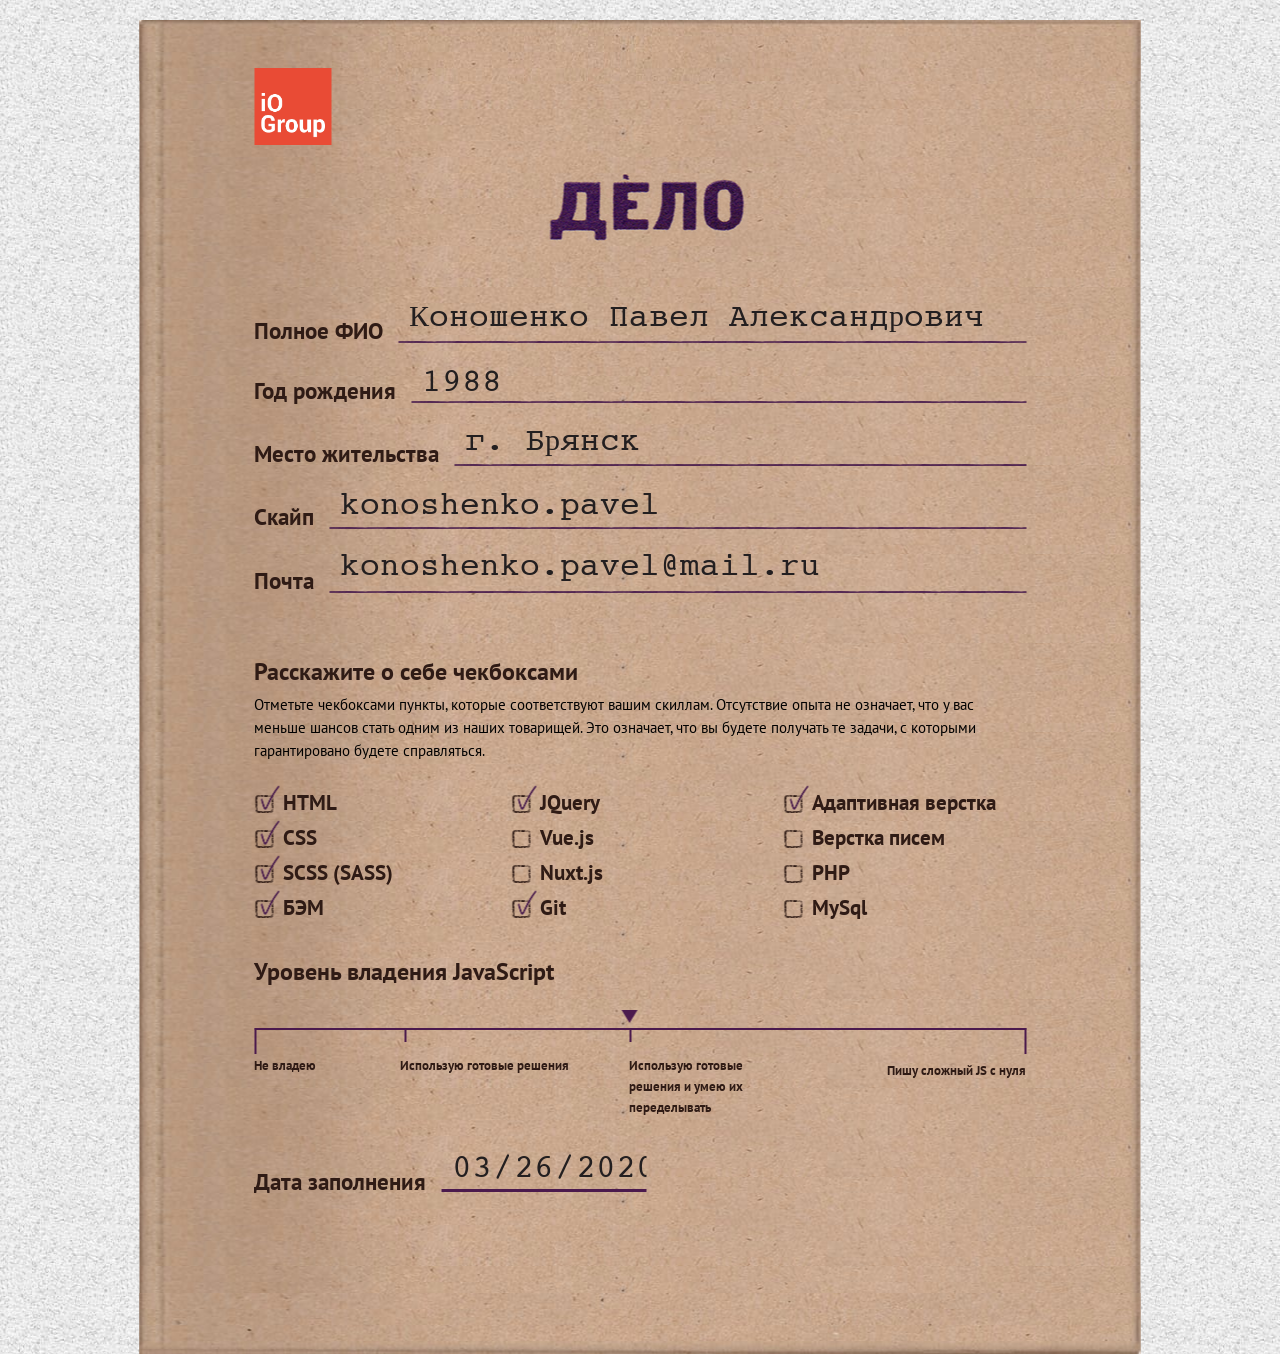
==== commit e22589f1: "Адаптивность." ====
--- a/app/prod/index.html
+++ b/app/prod/index.html
@@ -1,4 +1,4 @@
-<!DOCTYPE html><html lang="ru"><head><meta charset="UTF-8"/><meta name="viewport" content="width=device-width, initial-scale=1, shrink-to-fit=no"/><meta http-equiv="X-UA-Compatible" content="ie=edge"/><link rel="shortcut icon" href="./favicon.ico"/><link rel="stylesheet" href="./assets/vendors/noUiSlider/css/nouislider.css"/><link rel="stylesheet" href="./pages/-common/css/base-30a7913899.css"/><link rel="stylesheet" href="./pages/-common/css/theme-be3fe07876.css"/><link rel="stylesheet" href="./pages/index/index-10c7dc0722.css"/><title>Личное дело</title></head><body><div class="center-line-temporality"></div><div class="case"><div class="container"><a class="case-logotype" href="http://io-group.ru/" title="io-group.ru"><img class="case-logotype__img" src="./pages/-common/img/logotype.png" alt="iO-Group logotype"/></a><img class="case__heading" src="./pages/-common/img/case.png" alt="Case"/><form class="form" method="post" action="https://echo.htmlacademy.ru"><fieldset class="field-text"><div class="input-text full-name"><label class="label" for="fullName">Полное ФИО</label><input class="input" type="text" name="full-name" value="Коношенко Павел Александрович" required="required" id="fullName"/></div><div class="input-text year-of-birth"><label class="label" for="yearOfBirth">Год рождения</label><input class="input" type="text" name="year-of-birth" value="1988" required="required" id="yearOfBirth"/></div><div class="input-text residence"><label class="label" for="residence">Место жительства</label><input class="input" type="text" name="residence" value="г. Брянск" required="required" id="residence"/></div><div class="input-text skype"><label class="label" for="loginSkype">Скайп</label><input class="input" type="text" name="login-skype" value="konoshenko.pavel" required="required" id="loginSkype"/></div><div class="input-text e-mail"><label class="label" for="eMail">Почта</label><input class="input" type="text" name="e-mail" value="konoshenko.pavel@mail.ru" required="required" id="eMail"/></div></fieldset><fieldset class="field-checkbox"><p class="form__heading">Расскажите о себе чекбоксами  </p><p class="form__description">Отметьте чекбоксами пункты, которые соответствуют вашим скиллам. 
+<!DOCTYPE html><html lang="ru"><head><meta charset="UTF-8"/><meta name="viewport" content="width=device-width, initial-scale=1, shrink-to-fit=no"/><meta http-equiv="X-UA-Compatible" content="ie=edge"/><link rel="shortcut icon" href="./favicon.ico"/><link rel="stylesheet" href="./assets/vendors/noUiSlider/css/nouislider.css"/><link rel="stylesheet" href="./pages/-common/css/base-7d225aaf18.css"/><link rel="stylesheet" href="./pages/-common/css/theme-2f20909554.css"/><link rel="stylesheet" href="./pages/index/index-a1de36a480.css"/><title>Личное дело</title></head><body><div class="case"><div class="container"><a class="case-logotype" href="http://io-group.ru/" title="io-group.ru"><img class="case-logotype__img" src="./pages/-common/img/logotype.png" alt="iO-Group logotype"/></a><img class="case__heading" src="./pages/-common/img/case.png" alt="Case"/><form class="form" method="post" action="https://echo.htmlacademy.ru"><fieldset class="field-text"><div class="input-text full-name"><label class="label" for="fullName">Полное ФИО</label><input class="input" type="text" name="full-name" value="Коношенко Павел Александрович" required="required" id="fullName"/></div><div class="input-text year-of-birth"><label class="label" for="yearOfBirth">Год рождения</label><input class="input" type="text" name="year-of-birth" value="1988" required="required" id="yearOfBirth"/></div><div class="input-text residence"><label class="label" for="residence">Место жительства</label><input class="input" type="text" name="residence" value="г. Брянск" required="required" id="residence"/></div><div class="input-text skype"><label class="label" for="loginSkype">Скайп</label><input class="input" type="text" name="login-skype" value="konoshenko.pavel" required="required" id="loginSkype"/></div><div class="input-text e-mail"><label class="label" for="eMail">Почта</label><input class="input" type="text" name="e-mail" value="konoshenko.pavel@mail.ru" required="required" id="eMail"/></div></fieldset><fieldset class="field-checkbox"><p class="form__heading">Расскажите о себе чекбоксами  </p><p class="form__description">Отметьте чекбоксами пункты, которые соответствуют вашим скиллам. 
 Отсутствие опыта не означает, что у вас меньше шансов стать одним 
 из наших товарищей. Это означает, что вы будете получать те задачи, 
 с которыми гарантировано будете справляться.
@@ -6,4 +6,4 @@
 и умею их переделывать</p></div><div class="range-legends__item item-last">Пишу сложный JS с нуля
 
 
-</div></div></div><fieldset class="field-date"><div class="input-date"><label class="label" for="dateOfCompletion">Дата заполнения</label><div class="input-wrapper"><input class="input" type="date" name="date-of-completion" value="2020-03-25" required="required" id="dateOfCompletion"/></div></div></fieldset></form><script src="./assets/vendors/noUiSlider/js/nouislider.min.js"></script><script src="./pages/index/index.js"></script></div></div></body></html>+</div></div></div><fieldset class="field-date"><div class="input-date"><label class="label" for="dateOfCompletion">Дата заполнения</label><div class="input-wrapper"><input class="input" type="date" name="date-of-completion" value="2020-03-26" required="required" id="dateOfCompletion"/></div></div></fieldset></form><script src="./assets/vendors/noUiSlider/js/nouislider.min.js"></script><script src="./pages/index/index.js"></script></div></div></body></html>
--- a/app/prod/pages/-common/css/base-7d225aaf18.css
+++ b/app/prod/pages/-common/css/base-7d225aaf18.css
@@ -0,0 +1 @@
+body,fieldset,li,p,ul{margin:0;padding:0}@font-face{font-family:'PT Sans';src:local("PT Sans"),local("PT Sans Regular"),url(../../../assets/fonts/ptsans-regular.eot?#iefix) format("embedded-opentype"),url(../../../assets/fonts/ptsans-regular.woff2) format("woff2"),url(../../../assets/fonts/ptsans-regular.woff) format("woff"),url(../../../assets/fonts/ptsans-regular.ttf) format("truetype"),url(../../../assets/fonts/ptsans-regular.svg#pt_sansregular) format("svg");font-weight:400;font-style:normal}@font-face{font-family:'PT Sans';src:local("PT Sans"),local("PT Sans Bold"),url(../../../assets/fonts/ptsans-bold.eot?#iefix) format("embedded-opentype"),url(../../../assets/fonts/ptsans-bold.woff2) format("woff2"),url(../../../assets/fonts/ptsans-bold.woff) format("woff"),url(../../../assets/fonts/ptsans-bold.ttf) format("truetype"),url(../../../assets/fonts/ptsans-bold.svg#pt_sansbold) format("svg");font-weight:700;font-style:normal}@font-face{font-family:'Courier New';src:local("Courier New"),local("Courier New Regular"),url(../../../assets/fonts/courier-new.eot?#iefix) format("embedded-opentype"),url(../../../assets/fonts/courier-new.woff2) format("woff2"),url(../../../assets/fonts/courier-new.woff) format("woff"),url(../../../assets/fonts/courier-new.ttf) format("truetype"),url(../../../assets/fonts/courier-new.svg#courier_newregular) format("svg");font-weight:700;font-style:normal}body{-webkit-font-smoothing:antialiased;-moz-osx-font-smoothing:grayscale;min-height:100vh;width:100vw;overflow-x:hidden}*,:after,:before{-webkit-box-sizing:border-box;box-sizing:border-box}h1,h2,h3,h4,h5,h6{margin:0}li,ul{list-style:none}fieldset{border:none}img{max-width:100%;height:auto}.container{position:relative;max-width:772px;margin:0 auto}
--- a/app/prod/pages/-common/css/theme-2f20909554.css
+++ b/app/prod/pages/-common/css/theme-2f20909554.css
@@ -0,0 +1 @@
+.case-logotype-link .case-logotype__img{opacity:.9}.form__heading,.range-legends,label{font-family:'PT Sans',sans-serif;font-weight:700;color:#2f1b15}.form__description{font-family:'PT Sans',sans-serif;font-weight:400}.input{font-family:'Courier New',serif;color:#231f20}.field-text .label{font-size:22.5px;color:#2f1b15}@media (max-width:600px){.field-text .label{font-size:18px}}.field-date .input,.field-text .input{font-size:30px}@media (max-width:780px){.field-text .input{font-size:24px}}@media (max-width:680px){.field-text .input{font-size:18px}}@media (max-width:500px){.field-text .input{font-size:16px}}@media (max-width:470px){.field-text .label{font-size:15px}.field-text .input{font-size:14px}}.field-checkbox .form__heading,.field-slider .form__heading{font-size:24px}.field-checkbox .form__description{font-size:14.88px;line-height:1.55}.field-checkbox .input-checkbox .label{font-size:21px}@media (max-width:600px){.field-checkbox .form__heading,.field-checkbox .input-checkbox .label,.field-slider .form__heading{font-size:18px}}@media (max-width:500px){.field-checkbox .input-checkbox .label{font-size:16px}}@media (max-width:440px){.field-checkbox .input-checkbox .label{font-size:14px}}@media (max-width:390px){.field-checkbox .input-checkbox .label{font-size:13px}}.field-slider .range .line{background-color:#4b1a4d}.field-slider .range-legends{font-size:13px;line-height:1.6}.field-date .label{font-size:22.5px}@media (max-width:600px){.field-date .label{font-size:18px}}@media (max-width:340px){.field-date .label{font-size:16px}}@media (max-width:750px){.field-date .input{font-size:24px}}@media (max-width:600px){.field-date .input{font-size:18px}}body{background:url(../img/pattern_bg.jpg)}.case{background:url(../img/pattern-middle.jpg) repeat-y;background-size:100%}.case::before{content:"";position:absolute;z-index:-1;left:0;right:0;top:0;height:61px;background:url(../img/pattern-top.jpg) top no-repeat;background-size:100%}.case::after{content:"";position:absolute;z-index:-1;left:0;right:0;bottom:0;height:61px;background:url(../img/pattern-bottom.jpg) bottom no-repeat;background-size:100%}
--- a/app/prod/pages/index/index-a1de36a480.css
+++ b/app/prod/pages/index/index-a1de36a480.css
@@ -0,0 +1 @@
+.input-text .label,.noUi-handle{cursor:pointer}.case{position:absolute;left:50%;-webkit-transform:translate(-50%);-ms-transform:translate(-50%);transform:translate(-50%);width:100%;max-width:1001px;margin:20px 0;padding:0 40px}@media (max-width:540px){.case{padding:0 20px}}.container{padding-top:48px}.case-logotype{margin-bottom:24px;display:block;width:77px;height:77px}.case__heading{display:block;margin:0 auto 52px;padding-left:10px}.form__heading,label{white-space:nowrap;-webkit-user-select:none;-moz-user-select:none;-ms-user-select:none;user-select:none}.field-text{margin-bottom:30px;padding-bottom:42px;max-width:772px;overflow:hidden}.field-checkbox .checkbox-wrapper,.input-text,.range-legends{display:-webkit-box;display:-webkit-flex;display:-ms-flexbox}.field-text .input-text .label{margin-right:15px}@media (max-width:415px){.field-text .input-text .label{margin-right:5px}}.field-text .input-text .input{position:relative;padding:0 0 0 11px}@media (max-width:680px){.container{padding-top:15px}.case-logotype{margin-bottom:0;width:15%}.case__heading{margin:0 auto;width:50%}.field-text .input-text .input{top:10px}}@media (max-width:500px){.field-text .input-text .input{top:15px}}.field-text .input-text.full-name{margin-bottom:32px}.field-text .input-text.e-mail .label,.field-text .input-text.full-name .label{position:relative;top:16px}.field-text .input-text.year-of-birth{margin-bottom:24px}.field-text .input-text.year-of-birth .label{position:relative;top:10px}.field-text .input-text.residence{margin-bottom:31px}.field-text .input-text.residence .label{position:relative;top:15px}.field-checkbox,.field-text .input-text.skype{margin-bottom:27px}.field-text .input-text.skype .label{position:relative;top:13px}.field-checkbox .form__heading{margin-bottom:6px}.field-checkbox .form__description{margin-bottom:27px;-webkit-user-select:none;-moz-user-select:none;-ms-user-select:none;user-select:none}.field-checkbox .checkbox-wrapper{display:flex;-webkit-box-pack:justify;-webkit-justify-content:space-between;-ms-flex-pack:justify;justify-content:space-between;max-width:757px}.field-checkbox .checkbox-wrapper .checkbox-group-1{-webkit-box-flex:1;-webkit-flex-grow:1;-ms-flex-positive:1;flex-grow:1}.field-checkbox .checkbox-wrapper .checkbox-group-2{-webkit-box-flex:1.6;-webkit-flex-grow:1.6;-ms-flex-positive:1.6;flex-grow:1.6}.field-checkbox .checkbox-wrapper .input-checkbox{margin-bottom:8px;margin-right:15px}.field-slider .form__heading{margin-bottom:41px}.range{margin-bottom:26px}.range .line{position:absolute}.range .line.line-1{left:0;width:2px;height:26px}.range .line.line-2{left:19.5%;width:2px;height:14px}.range .line.line-3{left:48.7%;width:2px;height:14px}.range .line.line-last{right:0;width:2px;height:26px}.range-legends{display:flex;-webkit-box-pack:justify;-webkit-justify-content:space-between;-ms-flex-pack:justify;justify-content:space-between;margin-bottom:28px}.range-legends .item-wrapper{max-width:168px}.range-legends .item-1{-webkit-box-flex:2.8;-webkit-flex-grow:2.8;-ms-flex-positive:2.8;flex-grow:2.8}.range-legends .item-2{-webkit-box-flex:1.5;-webkit-flex-grow:1.5;-ms-flex-positive:1.5;flex-grow:1.5;margin:0 10px}.range-legends .item-3{-webkit-box-flex:3;-webkit-flex-grow:3;-ms-flex-positive:3;flex-grow:3;margin:0 10px}.range-legends .item-last{padding-top:5px}.field-date{margin-bottom:162px}@media (max-width:900px){.field-date{margin-bottom:100px}}@media (max-width:680px){.field-checkbox .checkbox-wrapper .input-checkbox{margin-right:5px}.field-slider .form__heading{margin-bottom:20px}.field-date{margin-bottom:50px}}.input-text{display:flex;-webkit-box-pack:justify;-webkit-justify-content:space-between;-ms-flex-pack:justify;justify-content:space-between}.input-text .label::after{content:"";position:absolute;top:24px;right:-15px;-webkit-transform:translate(100%);-ms-transform:translate(100%);transform:translate(100%);height:3px;width:700px;background:url(../-common/img/pattern-line.png) repeat-x}@media (max-width:405px){.field-text .input-text{display:-webkit-box;display:-webkit-flex;display:-ms-flexbox;display:flex;-webkit-box-orient:vertical;-webkit-box-direction:normal;-webkit-flex-direction:column;-ms-flex-direction:column;flex-direction:column}.field-text .input-text .label{display:block;width:100%;margin-bottom:10px;text-align:center}.field-text .input-text.year-of-birth .label{top:15px}.input-text .label::after{top:45px;left:0;-webkit-transform:translate(0);-ms-transform:translate(0);transform:translate(0)}}.input-text .input{-webkit-box-flex:1;-webkit-flex-grow:1;-ms-flex-positive:1;flex-grow:1;border:none;background:0 0}.input-checkbox .input{position:absolute;left:-9999px}.input-checkbox .input:checked+.label::after{content:""}.input-checkbox .label{position:relative;cursor:pointer}.input-checkbox .label::before{content:"";position:relative;top:3px;display:inline-block;margin-right:10px;width:19px;height:18px;background:url(../-common/img/checkbox-box.png) center center no-repeat}.input-checkbox .label::after{position:absolute;top:-4px;left:4px;display:inline-block;width:21px;height:27px;background:url(../-common/img/checkbox-check.png) center center no-repeat}@media (max-width:440px){.input-checkbox .label::before{margin-right:5px}.input-checkbox .label::after{top:-10px;left:2px}}@media (max-width:350px){.input-checkbox .label::before{width:10px;height:10px;background-size:contain}.input-checkbox .label::after{top:2px;left:-2px;width:14px;height:14px;background-size:contain}}.input-date{position:relative;display:-webkit-box;display:-webkit-flex;display:-ms-flexbox;display:flex}.input-date .label{position:relative;top:20px;margin-right:15px}.input-date .input-wrapper{max-width:205px;overflow:hidden}.input-date .input-wrapper::before{content:"";position:absolute;bottom:0;height:3px;width:100%;max-width:205px;background-color:#4b1a4d}@media (max-width:600px){.input-date .input-wrapper::before{max-width:140px}}.input-date .input-wrapper .input{border:none;background:0 0;height:45px;padding-left:10px}.noUi-handle{margin-top:-15px}.noUi-handle:focus{outline:0}.noUi-handle:before{width:0;height:0;border:13px solid #fff;border-top-color:#4b1a4d;border-left-width:8px;border-right-width:8px;border-bottom-width:0;border-left-color:transparent;border-right-color:transparent}.noUi-target{background-color:#4b1a4d}
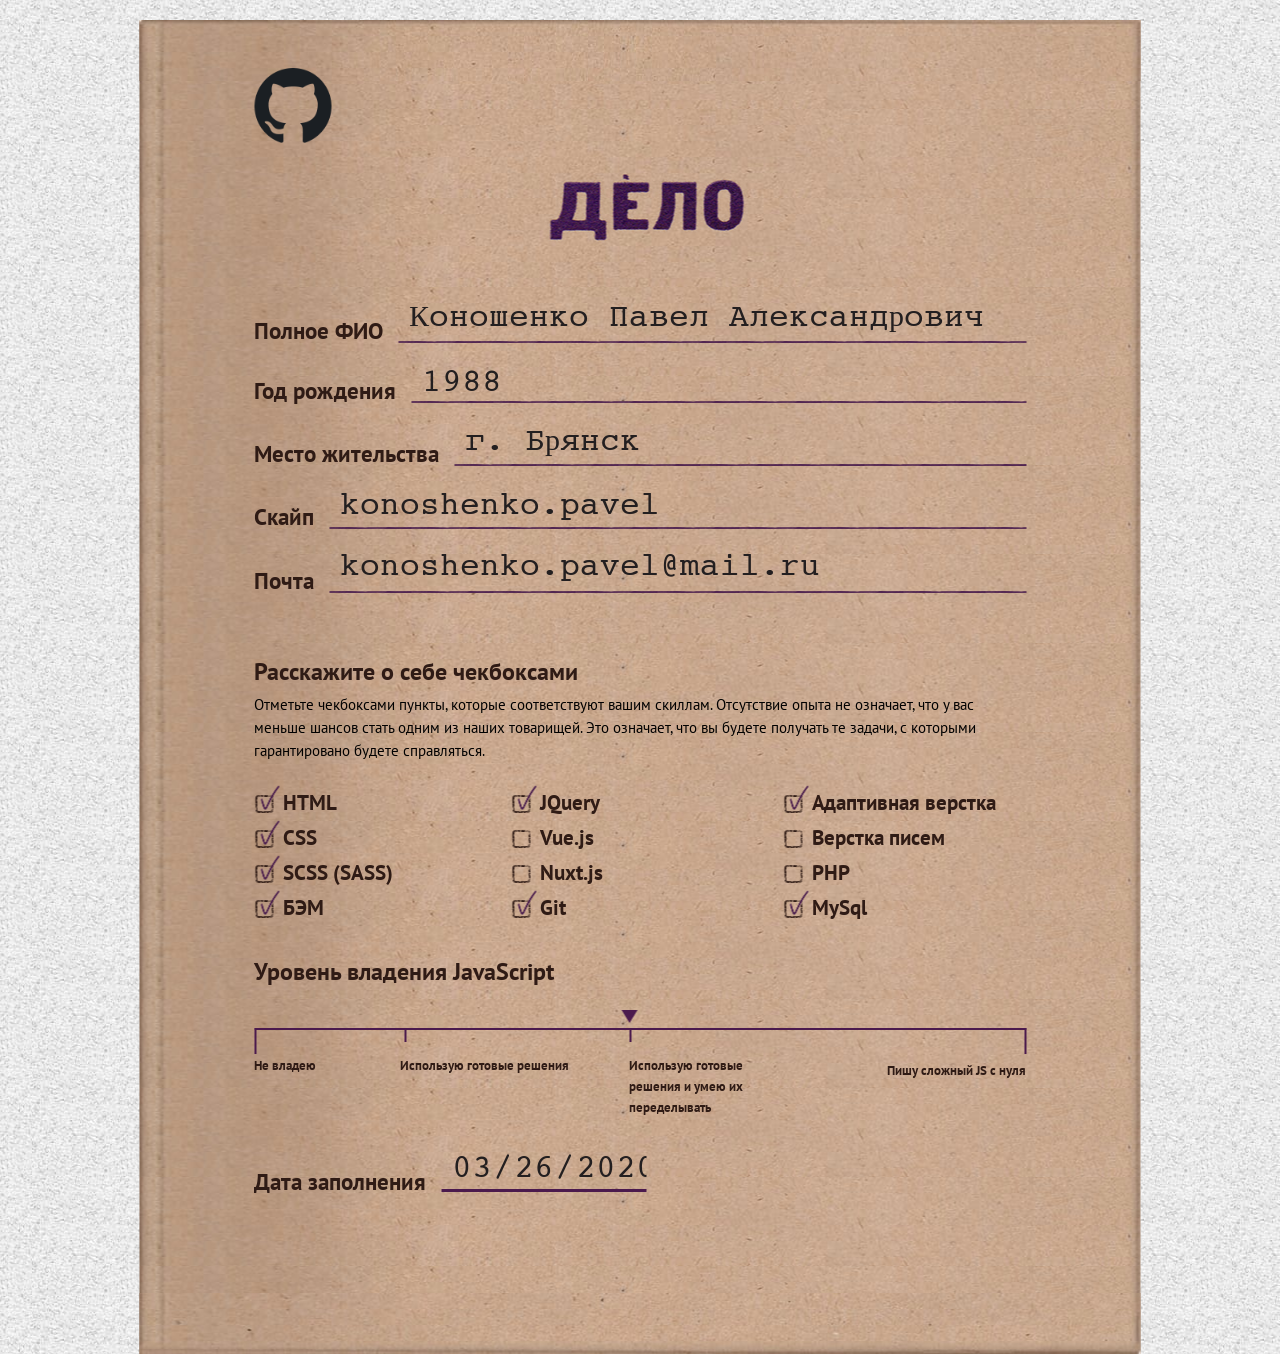
==== commit 59bf9de9: "Rebuild." ====
--- a/app/prod/index.html
+++ b/app/prod/index.html
@@ -1,8 +1,8 @@
-<!DOCTYPE html><html lang="ru"><head><meta charset="UTF-8"/><meta name="viewport" content="width=device-width, initial-scale=1, shrink-to-fit=no"/><meta http-equiv="X-UA-Compatible" content="ie=edge"/><link rel="shortcut icon" href="./favicon.ico"/><link rel="stylesheet" href="./assets/vendors/noUiSlider/css/nouislider.css"/><link rel="stylesheet" href="./pages/-common/css/base-7d225aaf18.css"/><link rel="stylesheet" href="./pages/-common/css/theme-2f20909554.css"/><link rel="stylesheet" href="./pages/index/index-a1de36a480.css"/><title>Личное дело</title></head><body><div class="case"><div class="container"><a class="case-logotype" href="http://io-group.ru/" title="io-group.ru"><img class="case-logotype__img" src="./pages/-common/img/logotype.png" alt="iO-Group logotype"/></a><img class="case__heading" src="./pages/-common/img/case.png" alt="Case"/><form class="form" method="post" action="https://echo.htmlacademy.ru"><fieldset class="field-text"><div class="input-text full-name"><label class="label" for="fullName">Полное ФИО</label><input class="input" type="text" name="full-name" value="Коношенко Павел Александрович" required="required" id="fullName"/></div><div class="input-text year-of-birth"><label class="label" for="yearOfBirth">Год рождения</label><input class="input" type="text" name="year-of-birth" value="1988" required="required" id="yearOfBirth"/></div><div class="input-text residence"><label class="label" for="residence">Место жительства</label><input class="input" type="text" name="residence" value="г. Брянск" required="required" id="residence"/></div><div class="input-text skype"><label class="label" for="loginSkype">Скайп</label><input class="input" type="text" name="login-skype" value="konoshenko.pavel" required="required" id="loginSkype"/></div><div class="input-text e-mail"><label class="label" for="eMail">Почта</label><input class="input" type="text" name="e-mail" value="konoshenko.pavel@mail.ru" required="required" id="eMail"/></div></fieldset><fieldset class="field-checkbox"><p class="form__heading">Расскажите о себе чекбоксами  </p><p class="form__description">Отметьте чекбоксами пункты, которые соответствуют вашим скиллам. 
+<!DOCTYPE html><html lang="ru"><head><meta charset="UTF-8"/><meta name="viewport" content="width=device-width, initial-scale=1, shrink-to-fit=no"/><meta http-equiv="X-UA-Compatible" content="ie=edge"/><link rel="shortcut icon" href="./favicon.ico"/><link rel="stylesheet" href="./assets/vendors/noUiSlider/css/nouislider.css"/><link rel="stylesheet" href="./pages/-common/css/base-7d225aaf18.css"/><link rel="stylesheet" href="./pages/-common/css/theme-2f20909554.css"/><link rel="stylesheet" href="./pages/index/index-a1de36a480.css"/><title>Личное дело</title></head><body><div class="case"><div class="container"><a class="case-logotype" href="https://github.com/" title="logotype"><img class="case-logotype__img" src="./pages/-common/img/logotype.png" alt="logotype"/></a><img class="case__heading" src="./pages/-common/img/case.png" alt="Case"/><form class="form" method="post" action="https://echo.htmlacademy.ru"><fieldset class="field-text"><div class="input-text full-name"><label class="label" for="fullName">Полное ФИО</label><input class="input" type="text" name="full-name" value="Коношенко Павел Александрович" required="required" id="fullName"/></div><div class="input-text year-of-birth"><label class="label" for="yearOfBirth">Год рождения</label><input class="input" type="text" name="year-of-birth" value="1988" required="required" id="yearOfBirth"/></div><div class="input-text residence"><label class="label" for="residence">Место жительства</label><input class="input" type="text" name="residence" value="г. Брянск" required="required" id="residence"/></div><div class="input-text skype"><label class="label" for="loginSkype">Скайп</label><input class="input" type="text" name="login-skype" value="konoshenko.pavel" required="required" id="loginSkype"/></div><div class="input-text e-mail"><label class="label" for="eMail">Почта</label><input class="input" type="text" name="e-mail" value="konoshenko.pavel@mail.ru" required="required" id="eMail"/></div></fieldset><fieldset class="field-checkbox"><p class="form__heading">Расскажите о себе чекбоксами  </p><p class="form__description">Отметьте чекбоксами пункты, которые соответствуют вашим скиллам. 
 Отсутствие опыта не означает, что у вас меньше шансов стать одним 
 из наших товарищей. Это означает, что вы будете получать те задачи, 
 с которыми гарантировано будете справляться.
-</p><div class="checkbox-wrapper"><div class="checkbox-group-1"><div class="input-checkbox"><input class="input" type="checkbox" name="skills" value="HTML" checked="checked" id="HTML"/><label class="label" for="HTML">HTML</label></div><div class="input-checkbox"><input class="input" type="checkbox" name="skills" value="CSS" checked="checked" id="CSS"/><label class="label" for="HTML">CSS</label></div><div class="input-checkbox"><input class="input" type="checkbox" name="skills" value="SASS" checked="checked" id="SASS"/><label class="label" for="SASS">SCSS (SASS)</label></div><div class="input-checkbox"><input class="input" type="checkbox" name="skills" value="BEM" checked="checked" id="BEM"/><label class="label" for="BEM">БЭМ</label></div></div><div class="checkbox-group-2"><div class="input-checkbox"><input class="input" type="checkbox" name="skills" value="JQuery" checked="checked" id="JQuery"/><label class="label" for="JQuery">JQuery</label></div><div class="input-checkbox"><input class="input" type="checkbox" name="skills" value="VueJS" id="VueJS"/><label class="label" for="VueJS">Vue.js</label></div><div class="input-checkbox"><input class="input" type="checkbox" name="skills" value="NuxtJS" id="NuxtJS"/><label class="label" for="NuxtJS">Nuxt.js</label></div><div class="input-checkbox"><input class="input" type="checkbox" name="skills" value="Git" checked="checked" id="Git"/><label class="label" for="Git">Git</label></div></div><div class="checkbox-group-3"><div class="input-checkbox"> <input class="input" type="checkbox" name="skills" value="adaptive" checked="checked" id="adaptive"/><label class="label" for="adaptive">Адаптивная верстка</label></div><div class="input-checkbox"> <input class="input" type="checkbox" name="skills" value="layoutPost" id="layoutPost"/><label class="label" for="layoutPost">Верстка писем</label></div><div class="input-checkbox"><input class="input" type="checkbox" name="skills" value="PHP" id="PHP"/><label class="label" for="PHP">PHP</label></div><div class="input-checkbox"><input class="input" type="checkbox" name="skills" value="MySql" id="MySql"/><label class="label" for="MySql">MySql</label></div></div></div></fieldset><div class="field-slider"><p class="form__heading">Уровень владения JavaScript</p><div class="range" id="slider"><div class="line line-1"></div><div class="line line-2"></div><div class="line line-3"></div><div class="line line-last"></div></div><div class="range-legends"><div class="range-legends__item item-1">Не владею</div><div class="range-legends__item item-2">Использую готовые решения</div><div class="range-legends__item item-3"><p class="item-wrapper">Использую готовые решения
+</p><div class="checkbox-wrapper"><div class="checkbox-group-1"><div class="input-checkbox"><input class="input" type="checkbox" name="skills" value="HTML" checked="checked" id="HTML"/><label class="label" for="HTML">HTML</label></div><div class="input-checkbox"><input class="input" type="checkbox" name="skills" value="CSS" checked="checked" id="CSS"/><label class="label" for="HTML">CSS</label></div><div class="input-checkbox"><input class="input" type="checkbox" name="skills" value="SASS" checked="checked" id="SASS"/><label class="label" for="SASS">SCSS (SASS)</label></div><div class="input-checkbox"><input class="input" type="checkbox" name="skills" value="BEM" checked="checked" id="BEM"/><label class="label" for="BEM">БЭМ</label></div></div><div class="checkbox-group-2"><div class="input-checkbox"><input class="input" type="checkbox" name="skills" value="JQuery" checked="checked" id="JQuery"/><label class="label" for="JQuery">JQuery</label></div><div class="input-checkbox"><input class="input" type="checkbox" name="skills" value="VueJS" id="VueJS"/><label class="label" for="VueJS">Vue.js</label></div><div class="input-checkbox"><input class="input" type="checkbox" name="skills" value="NuxtJS" id="NuxtJS"/><label class="label" for="NuxtJS">Nuxt.js</label></div><div class="input-checkbox"><input class="input" type="checkbox" name="skills" value="Git" checked="checked" id="Git"/><label class="label" for="Git">Git</label></div></div><div class="checkbox-group-3"><div class="input-checkbox"> <input class="input" type="checkbox" name="skills" value="adaptive" checked="checked" id="adaptive"/><label class="label" for="adaptive">Адаптивная верстка</label></div><div class="input-checkbox"> <input class="input" type="checkbox" name="skills" value="layoutPost" id="layoutPost"/><label class="label" for="layoutPost">Верстка писем</label></div><div class="input-checkbox"><input class="input" type="checkbox" name="skills" value="PHP" id="PHP"/><label class="label" for="PHP">PHP</label></div><div class="input-checkbox"><input class="input" type="checkbox" name="skills" value="MySql" checked="checked" id="MySql"/><label class="label" for="MySql">MySql</label></div></div></div></fieldset><div class="field-slider"><p class="form__heading">Уровень владения JavaScript</p><div class="range" id="slider"><div class="line line-1"></div><div class="line line-2"></div><div class="line line-3"></div><div class="line line-last"></div></div><div class="range-legends"><div class="range-legends__item item-1">Не владею</div><div class="range-legends__item item-2">Использую готовые решения</div><div class="range-legends__item item-3"><p class="item-wrapper">Использую готовые решения
 и умею их переделывать</p></div><div class="range-legends__item item-last">Пишу сложный JS с нуля
 
 
